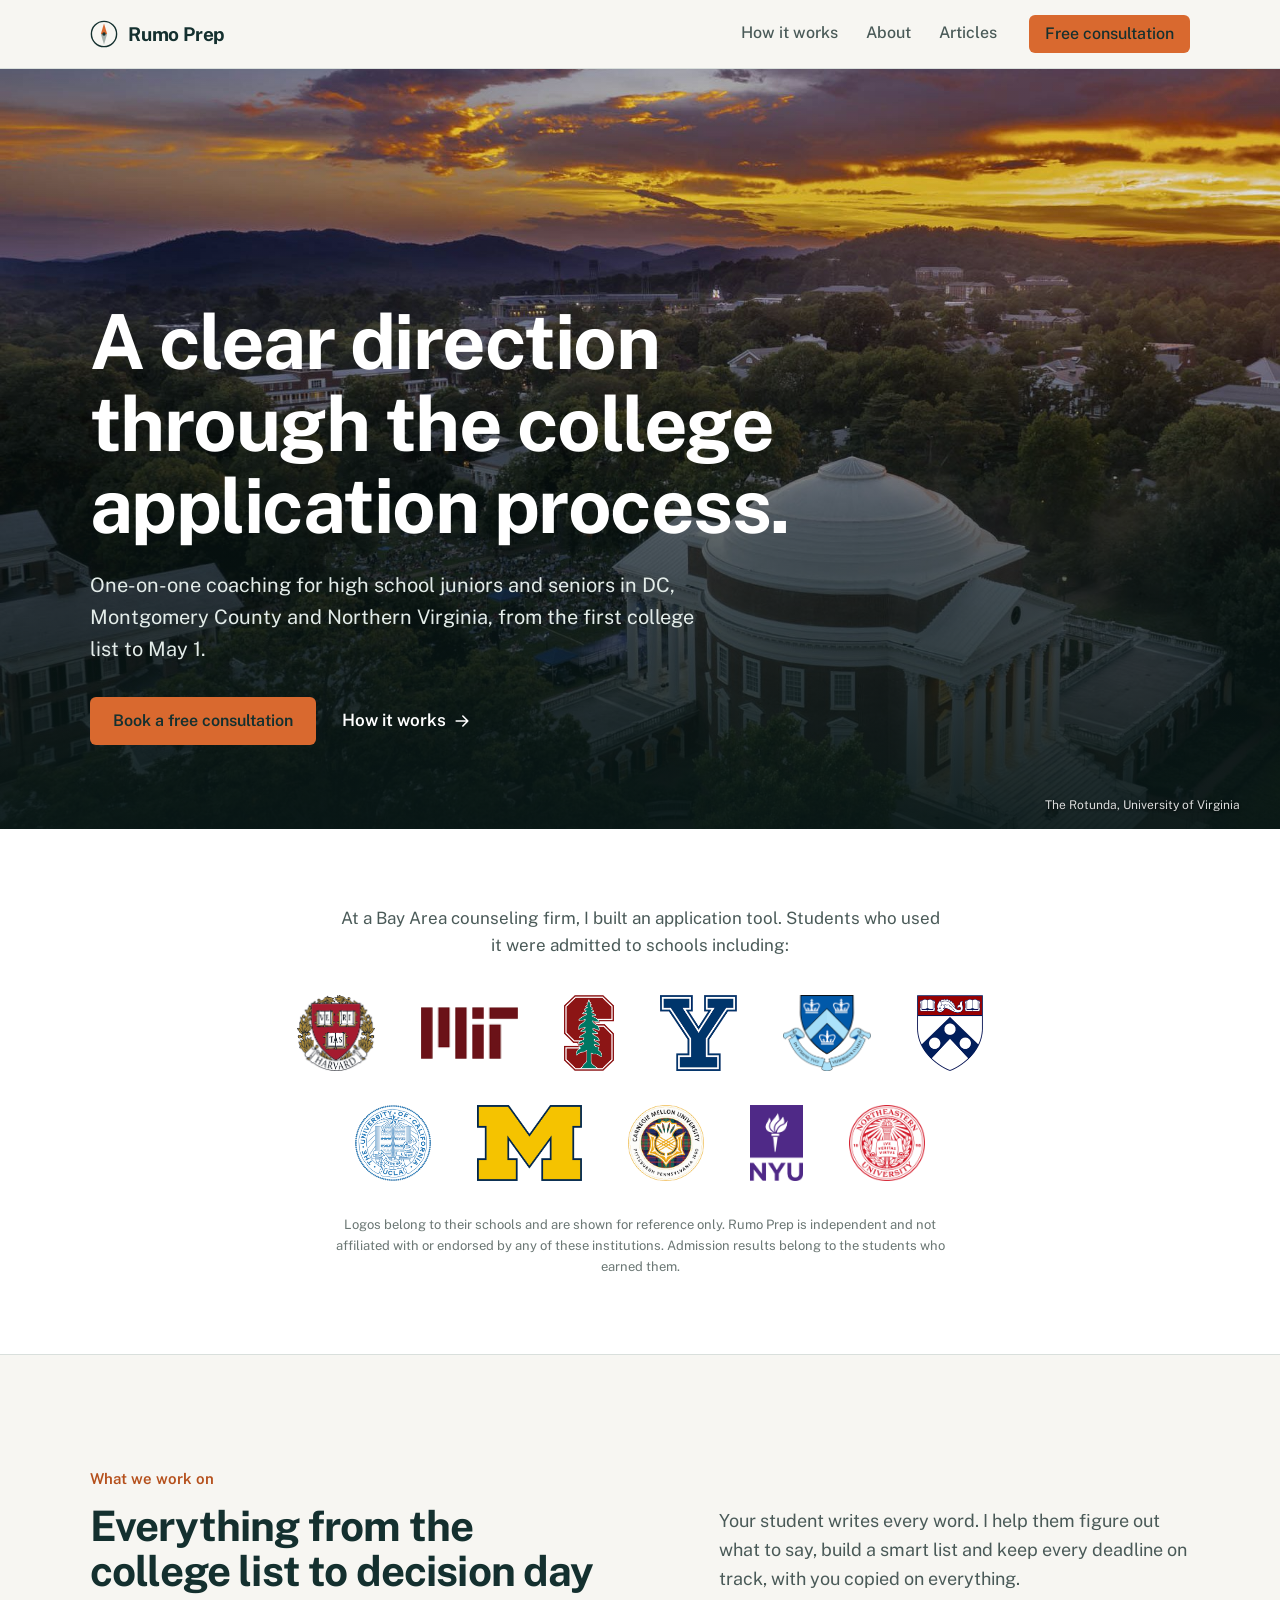
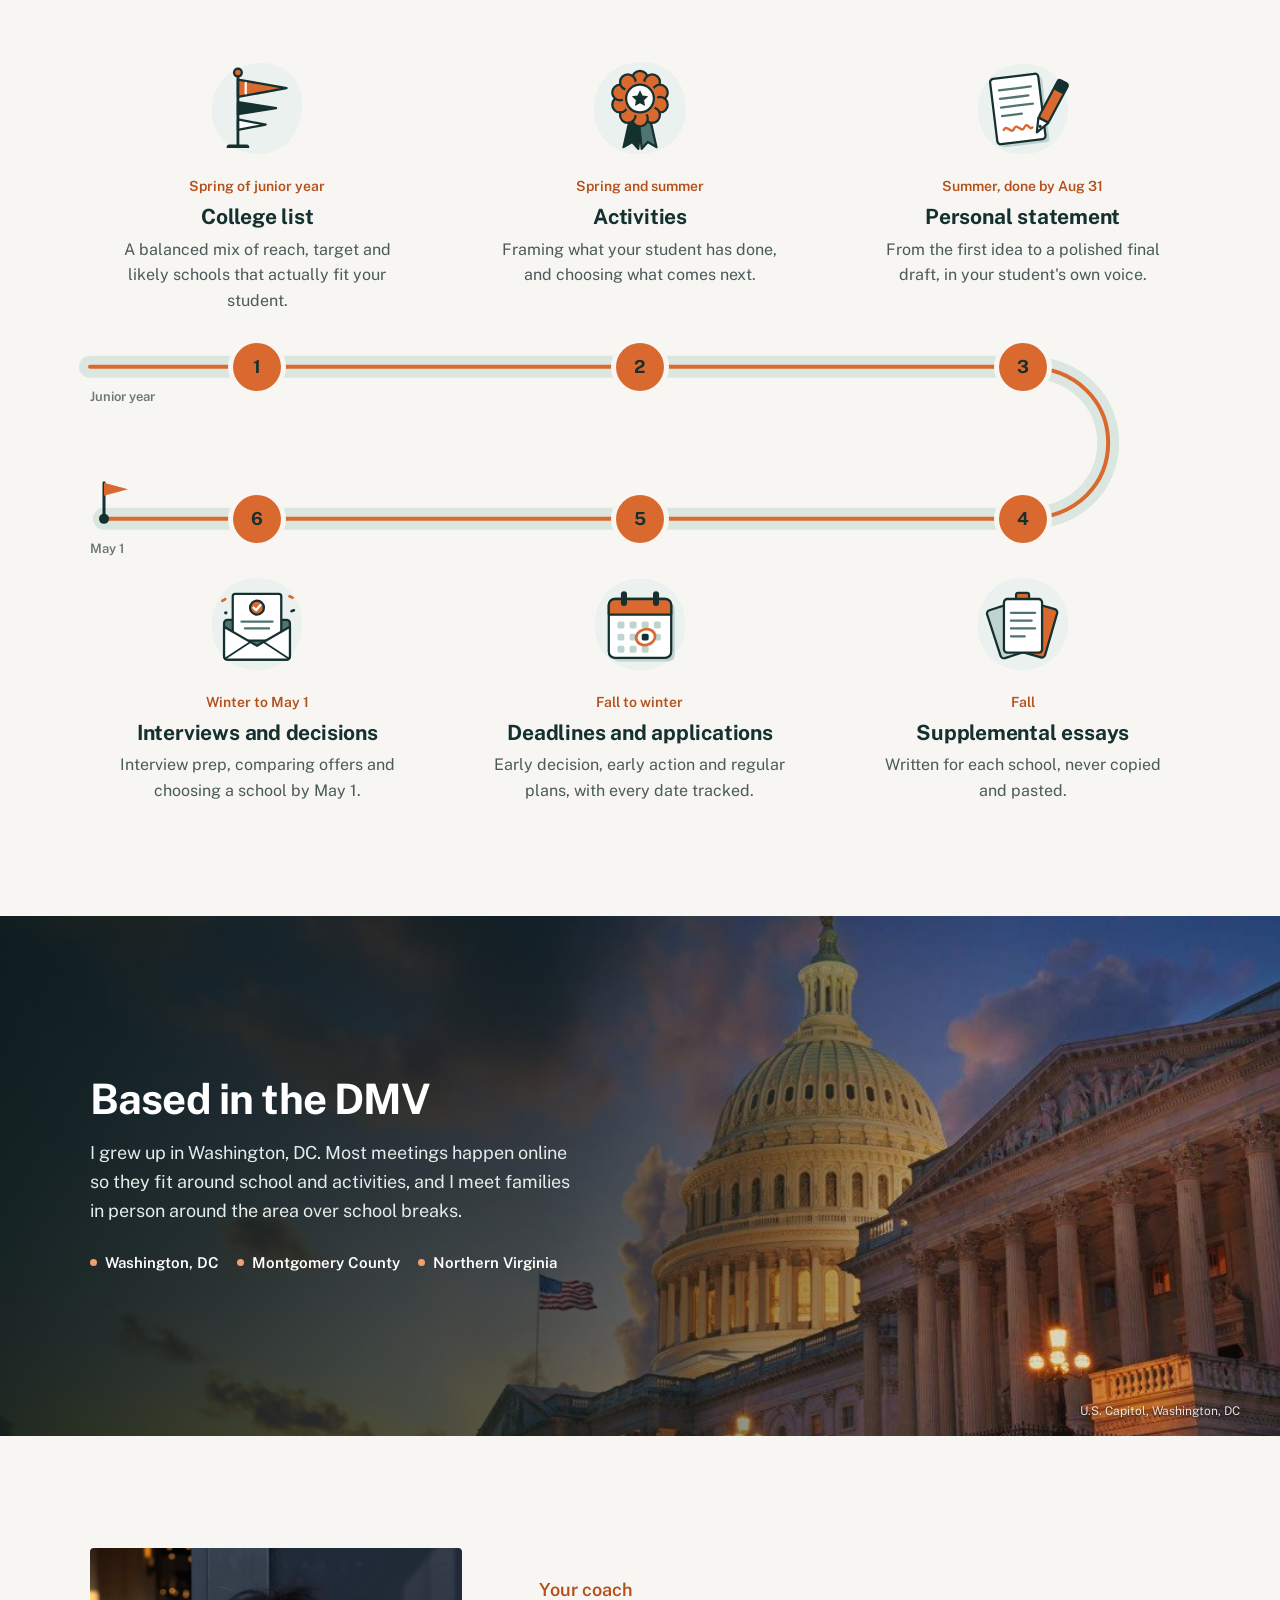
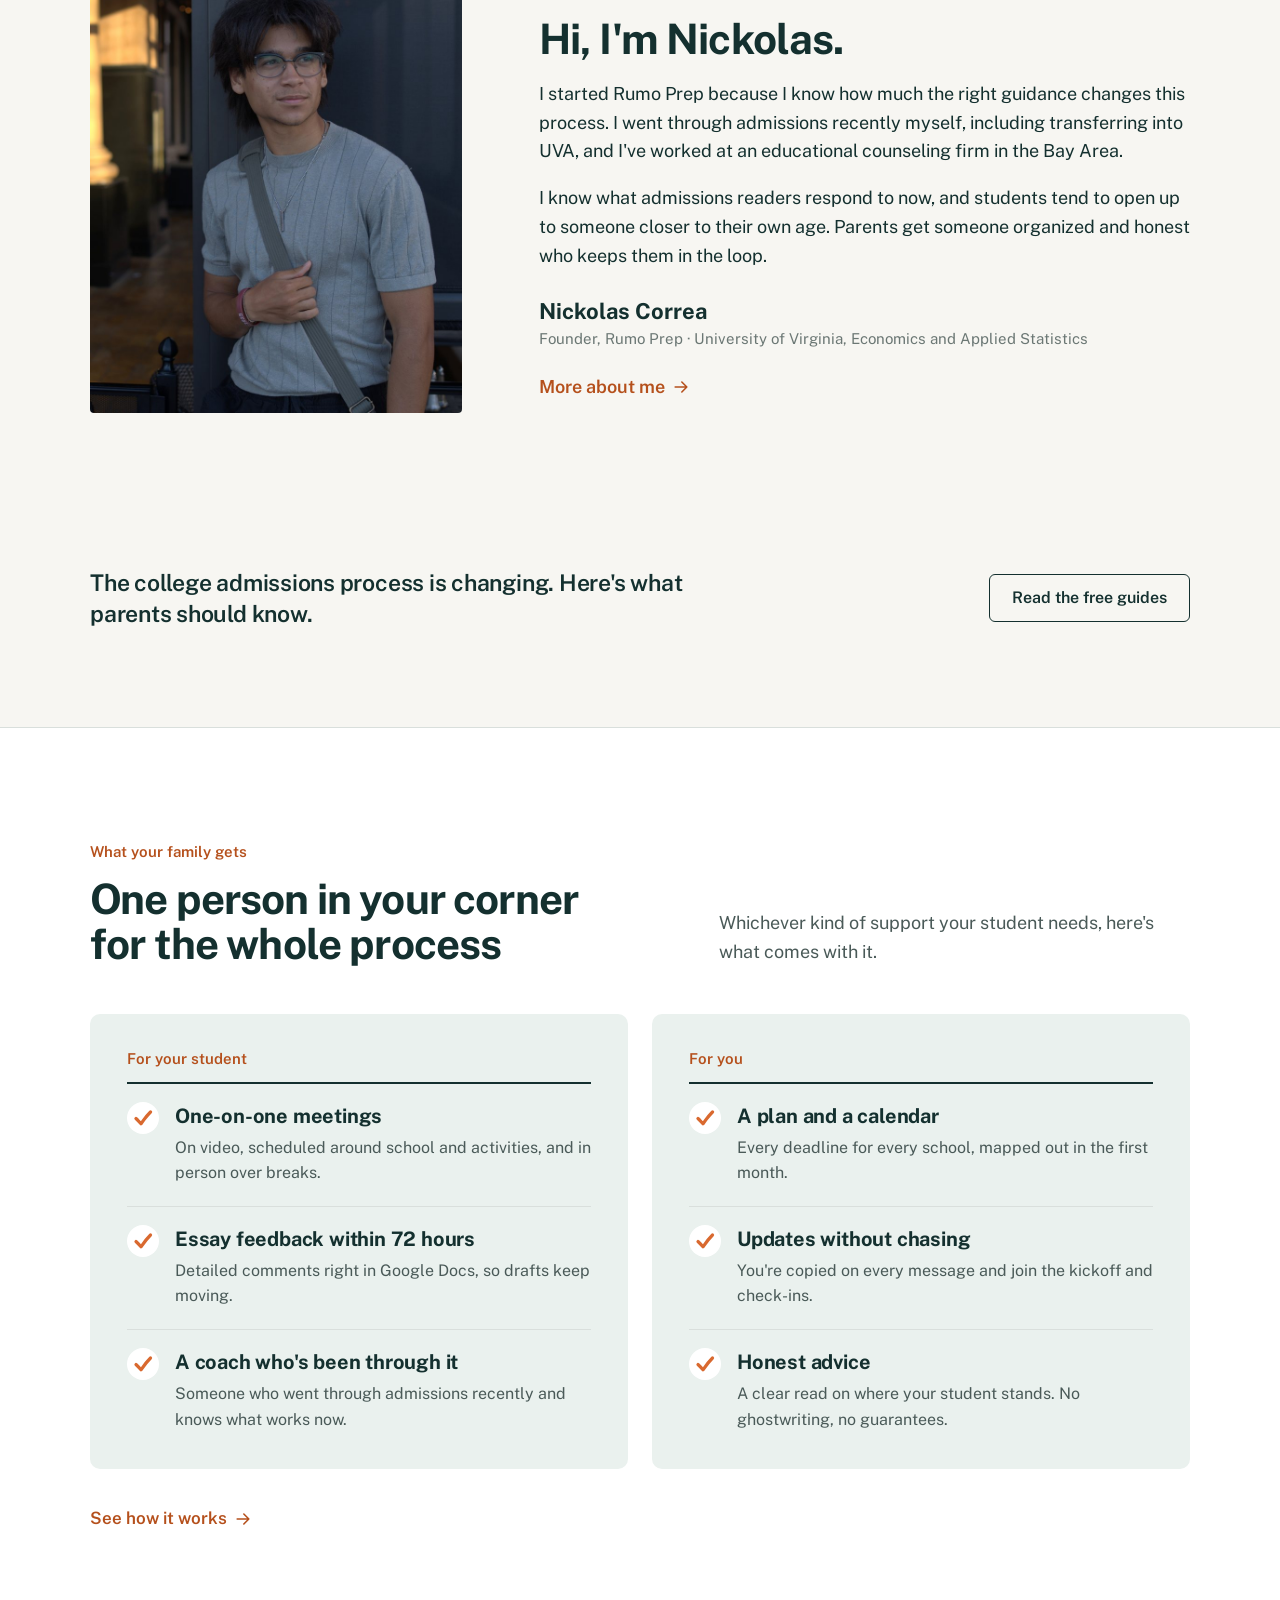
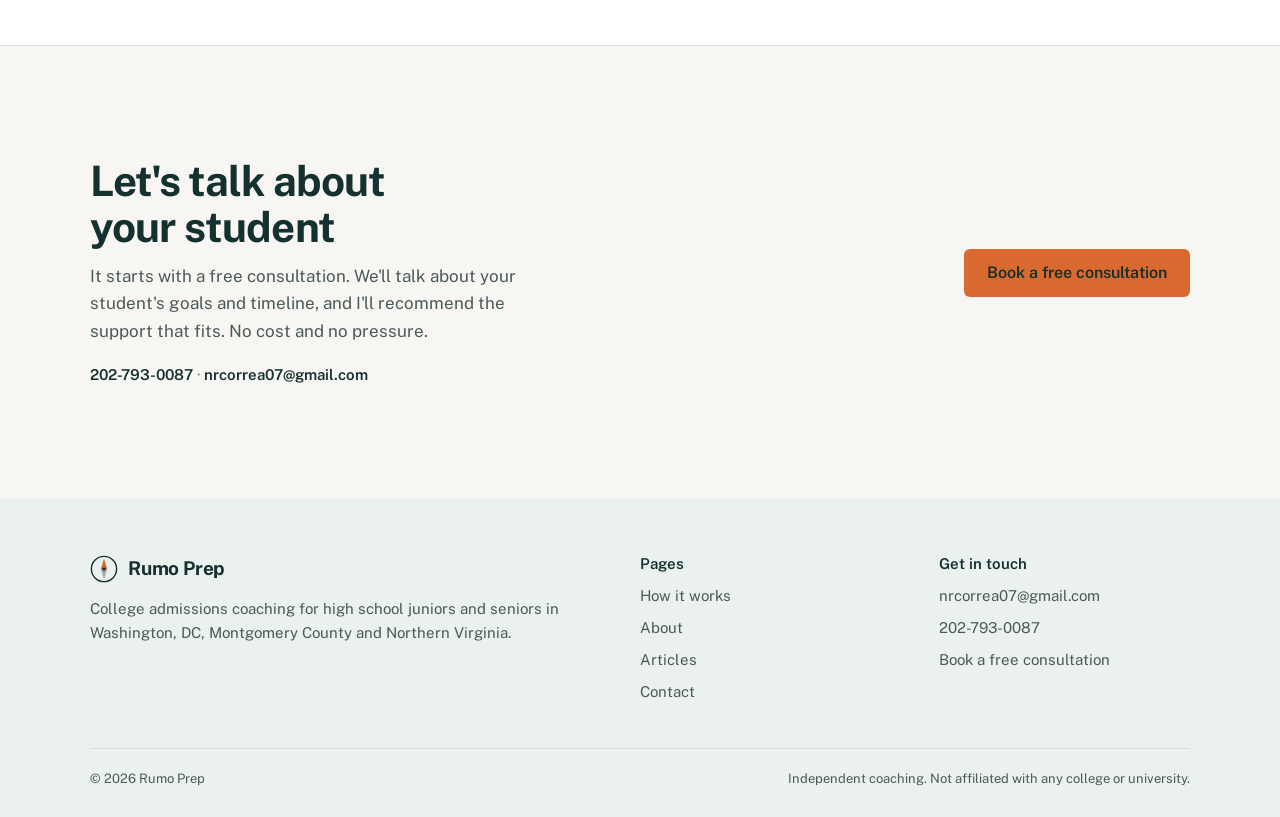
==== index.html @ 763bb1fc "Launch the Rumo Prep website Co-Authored-By: Claude Opus 5.5 <noreply@anthropic.com> Claude-Session:" ====
<!doctype html>
<html lang="en">
<head>
<meta charset="utf-8">
<meta name="viewport" content="width=device-width, initial-scale=1">
<title>Rumo Prep | College Admissions Coaching in the DC Area</title>
<meta name="description" content="One-on-one college admissions coaching for high school juniors and seniors in Washington, DC, Montgomery County and Northern Virginia. Free consultations.">
<meta name="theme-color" content="#14302F">
<link rel="icon" href="favicon.svg" type="image/svg+xml">
<meta property="og:type" content="website">
<meta property="og:title" content="Rumo Prep | College Admissions Coaching">
<meta property="og:description" content="A clear direction through the college application process, for juniors and seniors in the DC area.">
<meta property="og:image" content="https://rumoprep.com/images/social.jpg">
<link rel="preconnect" href="https://fonts.googleapis.com">
<link rel="preconnect" href="https://fonts.gstatic.com" crossorigin>
<link rel="stylesheet" href="https://fonts.googleapis.com/css2?family=Public+Sans:ital,wght@0,400..800;1,400..700&display=swap">
<link rel="stylesheet" href="style.css?v=9">
<script src="main.js?v=2" defer></script>
<style>
/* "What your family gets" on white. The two panels are sage so the
   section doesn't merge into the off-white "Let's talk" section below
   (its styles are in style.css).
   To go back to the green band: change class="sec gets-light" to class="sec sage". */
.sec.gets-light{background:#FFFFFF;border-top:1px solid var(--line)}
.gets-light .gets-col{background:var(--sage);border-color:transparent}
.gets-light .chk circle{fill:#FFFFFF}
/* Dark mode: a pine green band (a little lighter and greener than the page)
   so the section doesn't blend into the dark teal around it. Panels are one shade darker. */
@media (prefers-color-scheme:dark){:root:not([data-theme="light"]) .sec.gets-light{background:#17362B;border-top-color:transparent}
  :root:not([data-theme="light"]) .gets-light .gets-col{background:#0F2321}
  :root:not([data-theme="light"]) .gets-light .chk circle{fill:#17362B}}
:root[data-theme="dark"] .sec.gets-light{background:#17362B;border-top-color:transparent}
:root[data-theme="dark"] .gets-light .gets-col{background:#0F2321}
:root[data-theme="dark"] .gets-light .chk circle{fill:#17362B}
</style>
</head>
<body>
<a class="skip" href="#main">Skip to content</a>

<header class="site">
  <div class="wrap bar">
    <a class="brand" href="index.html" aria-label="Rumo Prep home">
      <svg viewBox="0 0 40 40" aria-hidden="true"><circle cx="20" cy="20" r="18" fill="none" stroke="currentColor" stroke-width="2"/><polygon class="needle" points="20,5 24.5,20 15.5,20"/><polygon points="20,35 24.5,20 15.5,20" fill="currentColor" opacity=".35"/><circle cx="20" cy="20" r="2.4" fill="currentColor"/></svg>
      Rumo Prep
    </a>
    <button class="menu-btn" type="button" aria-expanded="false" aria-controls="nav">Menu</button>
    <nav class="main" id="nav" aria-label="Main">
      <a href="how-it-works.html">How it works</a>
      <a href="about.html">About</a>
      <a href="articles.html">Articles</a>
      <a href="contact.html" class="btn btn-solid">Free consultation</a>
    </nav>
  </div>
</header>

<main id="main">
  <!-- HERO PHOTO -->
  <section class="hero-photo">
    <img src="images/uva-rotunda-sunset.jpg" alt="The Rotunda and the Lawn at the University of Virginia at sunset, with the Blue Ridge Mountains behind" width="1790" height="1065" fetchpriority="high">
    <div class="wrap">
      <h1>A clear direction through the college application process.</h1>
      <p class="lead">One-on-one coaching for high school juniors and seniors in DC, Montgomery County and Northern Virginia, from the first college list to May 1.</p>
      <div class="actions">
        <a class="btn btn-solid" href="contact.html">Book a free consultation</a>
        <a class="more" href="how-it-works.html">How it works <svg class="icon"><use href="#i-arrow"/></svg></a>
      </div>
    </div>
    <span class="caption">The Rotunda, University of Virginia</span>
  </section>

  <!-- SCHOOL LOGOS -->
  <section class="logos-band" style="padding-block:clamp(48px,6vw,76px)">
    <div class="wrap">
      <p class="intro">At a Bay Area counseling firm, I built an application tool. Students who used it were admitted to schools including:</p>
      <ul class="logos">
        <li><img src="images/logos/harvard.png" alt="Harvard University" width="318" height="310" loading="lazy"></li>
        <li><img src="images/logos/mit.png" class="wide" alt="MIT" width="198" height="106" loading="lazy"></li>
        <li><img src="images/logos/stanford.png" alt="Stanford University" width="186" height="282" loading="lazy"></li>
        <li><img src="images/logos/yale.png" alt="Yale University" width="298" height="292" loading="lazy"></li>
        <li><img src="images/logos/columbia.png" alt="Columbia University" width="360" height="313" loading="lazy"></li>
        <li><img src="images/logos/penn.png" alt="University of Pennsylvania" width="263" height="300" loading="lazy"></li>
        <li><img src="images/logos/ucla.png" alt="UCLA" width="296" height="297" loading="lazy"></li>
        <li><img src="images/logos/michigan.png" alt="University of Michigan" width="360" height="259" loading="lazy"></li>
        <li><img src="images/logos/carnegie-mellon.png" alt="Carnegie Mellon University" width="225" height="225" loading="lazy"></li>
        <li><img src="images/logos/nyu.png" alt="New York University" width="249" height="360" loading="lazy"></li>
        <li><img src="images/logos/northeastern.png" alt="Northeastern University" width="360" height="360" loading="lazy"></li>
      </ul>
      <p class="fine">Logos belong to their schools and are shown for reference only. Rumo Prep is independent and not affiliated with or endorsed by any of these institutions. Admission results belong to the students who earned them.</p>
    </div>
  </section>

  <!-- WHAT WE WORK ON
       A roadmap from the college list to decision day. main.js draws the road and
       plays the animation when the section scrolls into view. Without it, the six
       stops still show as a normal list. To edit a stop, change its text below. -->
  <section class="sec">
    <div class="wrap">
      <div class="map-head">
        <div>
          <p class="kicker">What we work on</p>
          <h2>Everything from the college list to decision day</h2>
        </div>
        <p class="muted">Your student writes every word. I help them figure out what to say, build a smart list and keep every deadline on track, with you copied on everything.</p>
      </div>

      <div class="roadmap-wrap">
        <svg class="road" aria-hidden="true">
          <path class="road-base"/>
          <path class="road-dash"/>
          <path class="road-trail"/>
          <g class="road-end"><line x1="0" y1="0" x2="0" y2="-36"/><path d="M0 -36 L24 -29.5 L0 -23 Z"/><circle r="5"/></g>
          <text class="road-label road-start-label">Junior year</text>
          <text class="road-label road-end-label">May 1</text>
        </svg>
        <ol class="roadmap">
          <li class="rm-stop">
            <span class="rm-pin">1</span>
            <svg class="art" viewBox="0 0 120 120" aria-hidden="true">
              <path class="disc" d="M62 7 C92 5 114 27 112 58 C110 90 90 114 58 112 C27 110 6 89 8 57 C10 28 33 9 62 7 Z"/>
              <path class="a o" d="M38 26 L94 36 L38 46 Z"/>
              <path class="k o" d="M38 52 L82 59 L38 66 Z"/>
              <path class="w o" d="M38 72 L70 78 L38 84 Z"/>
              <path class="lw" d="M47 30 V42"/>
              <line class="li" x1="38" y1="20" x2="38" y2="102" style="stroke-width:3.2"/>
              <circle class="a o" cx="38" cy="18" r="4.5"/>
              <path class="k" d="M28 101 h20 a3 3 0 0 1 3 3 v1 h-26 v-1 a3 3 0 0 1 3 -3 z"/>
            </svg>
            <p class="rm-when">Spring of junior year</p>
            <h3>College list</h3>
            <p>A balanced mix of reach, target and likely schools that actually fit your student.</p>
          </li>
          <li class="rm-stop">
            <span class="rm-pin">2</span>
            <svg class="art" viewBox="0 0 120 120" aria-hidden="true">
              <path class="disc" d="M58 6 C90 4 113 28 113 60 C113 92 88 113 57 112 C26 111 6 88 7 58 C8 27 29 8 58 6 Z"/>
              <path class="k o" d="M50 64 L41 104 L51 98 L58 106 L62 68 Z"/>
              <path class="t o" d="M70 64 L79 104 L69 98 L62 106 L58 68 Z"/>
              <g class="a o">
                <circle cx="60" cy="25" r="9"/><circle cx="74" cy="29" r="9"/><circle cx="83" cy="41" r="9"/><circle cx="83" cy="55" r="9"/>
                <circle cx="74" cy="67" r="9"/><circle cx="60" cy="71" r="9"/><circle cx="46" cy="67" r="9"/><circle cx="37" cy="55" r="9"/>
                <circle cx="37" cy="41" r="9"/><circle cx="46" cy="29" r="9"/>
              </g>
              <circle class="a" cx="60" cy="48" r="20"/>
              <circle class="w o" cx="60" cy="48" r="16"/>
              <path class="k" d="M60 38.5 l2.9 6 6.5 .9 -4.7 4.6 1.1 6.5 -5.8 -3.1 -5.8 3.1 1.1 -6.5 -4.7 -4.6 6.5 -.9 z"/>
            </svg>
            <p class="rm-when">Spring and summer</p>
            <h3>Activities</h3>
            <p>Framing what your student has done, and choosing what comes next.</p>
          </li>
          <li class="rm-stop">
            <span class="rm-pin">3</span>
            <svg class="art" viewBox="0 0 120 120" aria-hidden="true">
              <path class="disc" d="M60 8 C91 7 113 30 112 61 C111 92 88 113 58 112 C28 111 7 90 8 59 C9 29 30 9 60 8 Z"/>
              <g transform="rotate(-7 54 60)">
                <rect class="m" x="30" y="26" width="56" height="76" rx="4"/>
                <rect class="w o" x="26" y="22" width="56" height="76" rx="4"/>
                <path class="ln" d="M35 36 H72 M35 46 H68 M35 56 H72 M35 66 H58"/>
                <path class="la" d="M35 82 c4 -7 8 7 12 0 s8 7 12 0 s6 5 9 1"/>
              </g>
              <g transform="translate(76 87) rotate(28)">
                <rect class="a o" x="-6.5" y="-66" width="13" height="50" rx="3"/>
                <rect class="k" x="-6.5" y="-66" width="13" height="13" rx="3"/>
                <path class="w o" d="M-6.5 -16 H6.5 L0 0 Z"/>
                <circle class="k" cx="0" cy="-8" r="1.8"/>
              </g>
            </svg>
            <p class="rm-when">Summer, done by Aug 31</p>
            <h3>Personal statement</h3>
            <p>From the first idea to a polished final draft, in your student's own voice.</p>
          </li>
          <li class="rm-stop">
            <span class="rm-pin">4</span>
            <svg class="art" viewBox="0 0 120 120" aria-hidden="true">
              <path class="disc" d="M61 6 C93 7 114 31 112 62 C110 92 86 114 56 112 C26 110 6 87 8 57 C10 27 31 5 61 6 Z"/>
              <g transform="rotate(-18 60 104)"><rect class="m o" x="38" y="34" width="44" height="58" rx="4"/></g>
              <g transform="rotate(16 60 104)"><rect class="a o" x="38" y="34" width="44" height="58" rx="4"/></g>
              <rect class="a o" x="52" y="23" width="15" height="10" rx="2.5"/>
              <rect class="w o" x="38" y="30" width="44" height="62" rx="4"/>
              <path class="ln" d="M46 46 H74 M46 55 H70 M46 64 H74 M46 73 H62"/>
            </svg>
            <p class="rm-when">Fall</p>
            <h3>Supplemental essays</h3>
            <p>Written for each school, never copied and pasted.</p>
          </li>
          <li class="rm-stop">
            <span class="rm-pin">5</span>
            <svg class="art" viewBox="0 0 120 120" aria-hidden="true">
              <path class="disc" d="M59 7 C90 6 112 28 112 59 C112 91 89 113 59 112 C28 111 7 89 8 59 C9 28 29 8 59 7 Z"/>
              <rect class="m" x="28" y="34" width="72" height="68" rx="7"/>
              <rect class="w o" x="24" y="30" width="72" height="68" rx="7"/>
              <path class="a o" d="M24 48 V37 a7 7 0 0 1 7 -7 H89 a7 7 0 0 1 7 7 V48 Z"/>
              <rect class="k" x="38" y="21" width="7" height="17" rx="3.5"/>
              <rect class="k" x="75" y="21" width="7" height="17" rx="3.5"/>
              <g class="m">
                <rect x="34" y="56" width="8" height="8" rx="2"/><rect x="48" y="56" width="8" height="8" rx="2"/><rect x="62" y="56" width="8" height="8" rx="2"/><rect x="76" y="56" width="8" height="8" rx="2"/>
                <rect x="34" y="70" width="8" height="8" rx="2"/><rect x="48" y="70" width="8" height="8" rx="2"/><rect x="76" y="70" width="8" height="8" rx="2"/>
                <rect x="34" y="84" width="8" height="8" rx="2"/><rect x="48" y="84" width="8" height="8" rx="2"/><rect x="62" y="84" width="8" height="8" rx="2"/>
              </g>
              <rect class="k" x="62" y="70" width="8" height="8" rx="2"/>
              <ellipse class="la" cx="66.5" cy="74" rx="11" ry="9" transform="rotate(-12 66.5 74)" style="stroke-width:3.2"/>
            </svg>
            <p class="rm-when">Fall to winter</p>
            <h3>Deadlines and applications</h3>
            <p>Early decision, early action and regular plans, with every date tracked.</p>
          </li>
          <li class="rm-stop">
            <span class="rm-pin">6</span>
            <svg class="art" viewBox="0 0 120 120" aria-hidden="true">
              <path class="disc" d="M60 6 C92 6 113 29 112 60 C111 91 89 113 59 112 C28 111 7 90 8 59 C9 28 29 6 60 6 Z"/>
              <rect class="t o" x="22" y="54" width="76" height="46" rx="4"/>
              <rect class="w o" x="32" y="24" width="56" height="54" rx="3"/>
              <circle class="a o" cx="60" cy="40" r="8"/>
              <path class="lw" d="M56 40 l3 3 5 -6"/>
              <path class="ln" d="M42 56 H78 M46 64 H74"/>
              <path class="w o" d="M22 62 L60 84 L98 62 V96 a4 4 0 0 1 -4 4 H26 a4 4 0 0 1 -4 -4 Z"/>
              <path class="li" d="M23 99 L52 80 M97 99 L68 80" style="stroke-width:2"/>
              <g class="a"><rect x="18" y="30" width="7" height="3" rx="1.5" transform="rotate(-30 21 31)"/><rect x="96" y="26" width="7" height="3" rx="1.5" transform="rotate(25 99 27)"/></g>
              <g class="k"><rect x="98" y="42" width="6" height="3" rx="1.5" transform="rotate(-20 101 43)"/><circle cx="24" cy="46" r="2"/></g>
            </svg>
            <p class="rm-when">Winter to May 1</p>
            <h3>Interviews and decisions</h3>
            <p>Interview prep, comparing offers and choosing a school by May 1.</p>
          </li>
        </ol>
      </div>
    </div>
  </section>

  <!-- DMV PHOTO BAND -->
  <section class="photo-band">
    <img src="images/capitol.jpg" alt="The U.S. Capitol at sunset" width="1067" height="600" loading="lazy">
    <div class="wrap">
      <h2>Based in the DMV</h2>
      <p>I grew up in Washington, DC. Most meetings happen online so they fit around school and activities, and I meet families in person around the area over school breaks.</p>
      <div class="places"><span>Washington, DC</span><span>Montgomery County</span><span>Northern Virginia</span></div>
    </div>
    <span class="caption">U.S. Capitol, Washington, DC</span>
  </section>

  <!-- YOUR COACH
       Add your photo as images/headshot.jpg and it appears beside this text. -->
  <section class="sec">
    <div class="wrap coach">
      <figure><img src="images/headshot.jpg?v=2" alt="Nickolas Correa" onerror="this.closest('.coach').classList.add('no-photo');this.parentNode.remove()"></figure>
      <div class="text">
        <p class="kicker">Your coach</p>
        <h2>Hi, I'm Nickolas.</h2>
        <p>I started Rumo Prep because I know how much the right guidance changes this process. I went through admissions recently myself, including transferring into UVA, and I've worked at an educational counseling firm in the Bay Area.</p>
        <p>I know what admissions readers respond to now, and students tend to open up to someone closer to their own age. Parents get someone organized and honest who keeps them in the loop.</p>
        <div class="sign"><b>Nickolas Correa</b><span>Founder, Rumo Prep · University of Virginia, Economics and Applied Statistics</span></div>
        <p style="margin-top:22px"><a class="more" href="about.html">More about me <svg class="icon"><use href="#i-arrow"/></svg></a></p>
      </div>
    </div>
  </section>

  <!-- RECOMMENDATIONS
       Hidden until you have real quotes. To show it: delete the word
       "hidden" below and replace each bracketed line with the person's
       exact words (with their permission to share). -->
  <section class="sec" hidden>
    <div class="wrap">
      <p class="kicker">Recommendations</p>
      <h2>What people say</h2>
      <div class="quotes">
        <blockquote>[Exact words from a professor or supervisor]<cite>[Name, title]</cite></blockquote>
        <blockquote>[Exact words from a parent]<cite>[Name, town]</cite></blockquote>
        <blockquote>[Exact words from a student]<cite>[Name, school]</cite></blockquote>
      </div>
    </div>
  </section>

  <!-- ARTICLES -->
  <section style="padding-block:8px 64px">
    <div class="wrap">
      <div class="strip" style="border-top:0">
        <p>The college admissions process is changing. Here's what parents should know.</p>
        <a class="btn btn-line" href="articles.html">Read the free guides</a>
      </div>
    </div>
  </section>

  <!-- WHAT YOUR FAMILY GETS
       Two short lists: what the student gets and what parents get.
       The check marks draw in when the section scrolls into view (main.js). -->
  <section class="sec gets-light">
    <div class="wrap">
      <div class="map-head">
        <div>
          <p class="kicker">What your family gets</p>
          <h2>One person in your corner for the whole process</h2>
        </div>
        <p class="muted">Whichever kind of support your student needs, here's what comes with it.</p>
      </div>

      <div class="gets">
        <div class="gets-col">
          <h3 class="gets-title">For your student</h3>
          <ul>
            <li style="--d:0ms"><svg class="chk" viewBox="0 0 32 32" aria-hidden="true"><circle cx="16" cy="16" r="16"/><path d="M9 16.5 C10.8 18.2 12.4 19.9 14 21.8 C16.9 17.6 19.9 13.6 23.5 10"/></svg>
              <div><b>One-on-one meetings</b><span>On video, scheduled around school and activities, and in person over breaks.</span></div></li>
            <li style="--d:160ms"><svg class="chk" viewBox="0 0 32 32" aria-hidden="true"><circle cx="16" cy="16" r="16"/><path d="M9 16.5 C10.8 18.2 12.4 19.9 14 21.8 C16.9 17.6 19.9 13.6 23.5 10"/></svg>
              <div><b>Essay feedback within 72 hours</b><span>Detailed comments right in Google Docs, so drafts keep moving.</span></div></li>
            <li style="--d:320ms"><svg class="chk" viewBox="0 0 32 32" aria-hidden="true"><circle cx="16" cy="16" r="16"/><path d="M9 16.5 C10.8 18.2 12.4 19.9 14 21.8 C16.9 17.6 19.9 13.6 23.5 10"/></svg>
              <div><b>A coach who's been through it</b><span>Someone who went through admissions recently and knows what works now.</span></div></li>
          </ul>
        </div>
        <div class="gets-col">
          <h3 class="gets-title">For you</h3>
          <ul>
            <li style="--d:80ms"><svg class="chk" viewBox="0 0 32 32" aria-hidden="true"><circle cx="16" cy="16" r="16"/><path d="M9 16.5 C10.8 18.2 12.4 19.9 14 21.8 C16.9 17.6 19.9 13.6 23.5 10"/></svg>
              <div><b>A plan and a calendar</b><span>Every deadline for every school, mapped out in the first month.</span></div></li>
            <li style="--d:240ms"><svg class="chk" viewBox="0 0 32 32" aria-hidden="true"><circle cx="16" cy="16" r="16"/><path d="M9 16.5 C10.8 18.2 12.4 19.9 14 21.8 C16.9 17.6 19.9 13.6 23.5 10"/></svg>
              <div><b>Updates without chasing</b><span>You're copied on every message and join the kickoff and check-ins.</span></div></li>
            <li style="--d:400ms"><svg class="chk" viewBox="0 0 32 32" aria-hidden="true"><circle cx="16" cy="16" r="16"/><path d="M9 16.5 C10.8 18.2 12.4 19.9 14 21.8 C16.9 17.6 19.9 13.6 23.5 10"/></svg>
              <div><b>Honest advice</b><span>A clear read on where your student stands. No ghostwriting, no guarantees.</span></div></li>
          </ul>
        </div>
      </div>

      <p style="margin-top:36px"><a class="more" href="how-it-works.html">See how it works <svg class="icon"><use href="#i-arrow"/></svg></a></p>
    </div>
  </section>

  <!-- CALL TO ACTION -->
  <section class="cta cta-light sec">
    <div class="wrap">
      <div>
        <h2>Let's talk about your student</h2>
        <p>It starts with a free consultation. We'll talk about your student's goals and timeline, and I'll recommend the support that fits. No cost and no pressure.</p>
        <p class="reach-line"><a data-site="phone" href="tel:+12027930087">202-793-0087</a> · <a data-site="email" href="mailto:nrcorrea07@gmail.com">nrcorrea07@gmail.com</a></p>
      </div>
      <a class="btn btn-solid" href="contact.html">Book a free consultation</a>
    </div>
  </section>
</main>

<footer class="site">
  <div class="wrap">
    <div class="foot">
      <div>
        <a class="brand" href="index.html"><svg viewBox="0 0 40 40" aria-hidden="true"><circle cx="20" cy="20" r="18" fill="none" stroke="currentColor" stroke-width="2"/><polygon class="needle" points="20,5 24.5,20 15.5,20"/><polygon points="20,35 24.5,20 15.5,20" fill="currentColor" opacity=".35"/><circle cx="20" cy="20" r="2.4" fill="currentColor"/></svg>Rumo Prep</a>
        <p>College admissions coaching for high school juniors and seniors in Washington, DC, Montgomery County and Northern Virginia.</p>
      </div>
      <div><h4>Pages</h4><ul><li><a href="how-it-works.html">How it works</a></li><li><a href="about.html">About</a></li><li><a href="articles.html">Articles</a></li><li><a href="contact.html">Contact</a></li></ul></div>
      <div><h4>Get in touch</h4><ul><li><a data-site="email" href="mailto:nrcorrea07@gmail.com">nrcorrea07@gmail.com</a></li><li><a data-site="phone" href="tel:+12027930087">202-793-0087</a></li><li><a href="contact.html">Book a free consultation</a></li></ul></div>
    </div>
    <div class="foot-base"><span>© <span data-year>2026</span> Rumo Prep</span><span>Independent coaching. Not affiliated with any college or university.</span></div>
  </div>
</footer>
</body>
</html>
---- style.css ----
/* =========================================================
   Rumo Prep — shared styles for every page

   Colors and fonts live in :root just below. Change a value
   there and the whole site updates.
   ========================================================= */

/* ---------------------------------------------------------
   CURRENT PALETTE: deep teal, paper and orange
   (matches the business card and the Intro for Families slides)
   --------------------------------------------------------- */
:root{
  --paper:#F7F6F2;        /* page background */
  --white:#FFFFFF;        /* form, logo band */
  --sage:#EAF1EE;         /* alternate sections */
  --ink:#14302F;          /* main text: deep teal */
  --deep:#14302F;         /* dark sections */
  --muted:#4A5A58;        /* secondary text */
  --faint:#6B7774;        /* captions, fine print */
  --line:#D9DFDC;         /* hairlines */
  --accent:#D9692F;       /* orange: dots, rules, highlights */
  --accent-text:#B5501C;  /* orange, darkened for small text on light backgrounds */
  --accent-band:#A9481A;  /* same, for small text on the green sections */
  --soft:#F0A06F;         /* light orange: accents on dark sections */
  --btn:#D9692F;          /* button background */
  --btn-hover:#C85E27;
  --btn-text:#14302F;
  --on-dark:#F7F6F2;      /* text on dark sections */
  --on-dark-muted:#BFD3CF;
  --shade:9,24,23;        /* photo overlays (as r,g,b) */
  --road:#DCE6E1;         /* roadmap road */
  --road-dash:#FFFFFF;    /* roadmap center line */
  --display:'Public Sans','Helvetica Neue',Arial,sans-serif;   /* headings */
  --body:'Public Sans','Helvetica Neue',Arial,sans-serif;      /* body text */
  --wide:1180px;
  color-scheme:light;
}
/* Dark mode follows the visitor's phone or computer setting */
@media (prefers-color-scheme:dark){:root:not([data-theme="light"]){
  --paper:#0F2321; --white:#F4F4F1; --sage:#152D2B; --ink:#EDEFEA; --deep:#14302F; --muted:#A9BDB9; --faint:#8EA29E;
  --line:#284744; --accent:#E8894F; --accent-text:#F0A06F; --accent-band:#F0A06F; --soft:#F0A06F; --btn:#E8894F; --btn-hover:#F0A06F; --btn-text:#14302F;
  --on-dark:#F7F6F2; --on-dark-muted:#BFD3CF; --road:#1E3B38; --road-dash:rgba(255,255,255,.22); color-scheme:dark}}
:root[data-theme="dark"]{
  --paper:#0F2321; --white:#F4F4F1; --sage:#152D2B; --ink:#EDEFEA; --deep:#14302F; --muted:#A9BDB9; --faint:#8EA29E;
  --line:#284744; --accent:#E8894F; --accent-text:#F0A06F; --accent-band:#F0A06F; --soft:#F0A06F; --btn:#E8894F; --btn-hover:#F0A06F; --btn-text:#14302F;
  --on-dark:#F7F6F2; --on-dark-muted:#BFD3CF; --road:#1E3B38; --road-dash:rgba(255,255,255,.22); color-scheme:dark}

/* ---------------------------------------------------------
   ALTERNATE PALETTE you tried (coolors.co green): to use it, copy these
   values into the :root block above:
   --paper:#F3E9D2; --sage:#C6DABF; --ink:#114B5F; --deep:#114B5F;
   --muted:#3D5A63; --faint:#4C6872; --line:#CACDBD; --accent:#1A936F;
   --accent-text:#12704F; --accent-band:#0E5E43; --soft:#88D498; --btn:#178563;
   --btn-hover:#12704F; --btn-text:#FFFFFF; --on-dark:#F3E9D2;
   --on-dark-muted:#C6DABF; --shade:8,40,51;
   --------------------------------------------------------- */

*{box-sizing:border-box;min-width:0}
html{scroll-behavior:smooth;scroll-padding-top:80px}
body{margin:0;background:var(--paper);color:var(--ink);font-family:var(--body);font-size:17px;line-height:1.6;-webkit-font-smoothing:antialiased;overflow-x:clip}
img{max-width:100%;display:block}
[hidden]{display:none!important}
h1,h2,h3{font-family:var(--display);line-height:1.08;letter-spacing:-0.02em;margin:0;text-wrap:balance;font-weight:700}
h2{font-size:clamp(28px,3.4vw,42px)}
h3{font-size:20px;letter-spacing:-0.01em}
p{margin:0}
a{color:inherit}
.wrap{max-width:var(--wide);margin:0 auto;padding-inline:clamp(20px,4vw,40px)}
.sec{padding-block:clamp(64px,9vw,112px)}
.kicker{font-weight:600;font-size:15px;color:var(--accent-text);margin-bottom:12px}
.lead{font-size:clamp(18px,1.8vw,20px);color:var(--muted);max-width:58ch}
.muted{color:var(--muted)}
.fine{font-size:13px;color:var(--faint);max-width:80ch}
.skip{position:absolute;left:-999px;top:8px;z-index:30;background:var(--ink);color:var(--paper);padding:10px 14px;border-radius:6px}
.skip:focus{left:8px}
.icon{width:20px;height:20px;flex:none;stroke:currentColor;fill:none;stroke-width:1.9;stroke-linecap:round;stroke-linejoin:round}

/* buttons and links */
.btn{display:inline-flex;align-items:center;justify-content:center;gap:8px;font:600 16px/1 var(--body);padding:15px 22px;border-radius:6px;text-decoration:none;border:1.5px solid transparent;cursor:pointer;transition:background .15s ease,color .15s ease}
.btn-solid{background:var(--btn);color:var(--btn-text)}
.btn-solid:hover{background:var(--btn-hover)}
.btn-line{border-color:currentColor;color:var(--ink);background:transparent}
.btn-line:hover{background:var(--ink);color:var(--paper)}
.btn[disabled]{opacity:.6;cursor:wait}
.more{display:inline-flex;align-items:center;gap:6px;font-weight:600;text-decoration:none;color:var(--accent-text);border-bottom:1.5px solid transparent}
.more:hover{border-color:currentColor}
:focus-visible{outline:3px solid var(--accent);outline-offset:3px}

/* ---------- header ---------- */
header.site{position:sticky;top:0;z-index:20;background:var(--paper);border-bottom:1px solid var(--line)}
.bar{display:flex;align-items:center;justify-content:space-between;gap:16px;height:68px}
.brand{display:flex;align-items:center;gap:10px;text-decoration:none;font:700 19px/1 var(--display);letter-spacing:-.01em;flex:none}
.brand svg{width:28px;height:28px}
nav.main{display:flex;align-items:center;gap:28px}
nav.main a{font-weight:500;font-size:16px;text-decoration:none;color:var(--muted);padding-block:6px;border-bottom:2px solid transparent}
nav.main a:hover{color:var(--ink)}
nav.main a[aria-current="page"]{color:var(--ink);border-color:var(--accent)}
nav.main a.btn{color:var(--btn-text);padding:11px 16px;border:0;margin-left:4px}
.menu-btn{display:none;font:600 15px var(--body);background:none;border:1.5px solid var(--line);color:var(--ink);border-radius:6px;padding:9px 14px;cursor:pointer}
@media (max-width:780px){
  .menu-btn{display:block}
  nav.main{display:none;position:absolute;left:0;right:0;top:68px;background:var(--paper);border-bottom:1px solid var(--line);flex-direction:column;align-items:stretch;gap:0;padding:8px clamp(20px,4vw,40px) 20px}
  nav.main.open{display:flex}
  nav.main a{padding:14px 0;border-bottom:1px solid var(--line);font-size:18px}
  nav.main a[aria-current="page"]{border-color:var(--line);color:var(--accent-text)}
  nav.main a.btn{margin:16px 0 0;padding:15px;font-size:16px}
}

/* ---------- photo hero (home) ---------- */
.hero-photo{position:relative;min-height:min(86vh,760px);display:flex;align-items:flex-end;color:#fff;overflow:hidden;background:var(--deep)}
.hero-photo>img{position:absolute;inset:0;width:100%;height:100%;object-fit:cover;object-position:62% 50%}
.hero-photo::after{content:"";position:absolute;inset:0;background:linear-gradient(to top,rgba(var(--shade),.92) 0%,rgba(var(--shade),.62) 38%,rgba(var(--shade),.12) 72%,rgba(var(--shade),0) 100%)}
.hero-photo .wrap{position:relative;z-index:1;width:100%;padding-block:0 clamp(40px,7vw,84px)}
.hero-photo h1{font-size:clamp(40px,6.2vw,76px);max-width:15ch}
.hero-photo .lead{color:#E3ECE9;margin-top:22px;max-width:52ch}
.hero-photo .actions{display:flex;flex-wrap:wrap;align-items:center;gap:14px 26px;margin-top:32px}
.hero-photo .more{color:#fff}
.hero-photo .more:hover{color:var(--soft)}
.caption{position:absolute;right:clamp(20px,4vw,40px);bottom:14px;z-index:1;font-size:12px;color:rgba(255,255,255,.85);text-shadow:0 1px 3px rgba(0,0,0,.7)}
@media (max-width:600px){.hero-photo{min-height:640px}.hero-photo .caption{display:none}}

/* ---------- logo wall ---------- */
.logos-band{background:#FFFFFF;color:#14302F;border-bottom:1px solid var(--line)}
.logos-band .intro{max-width:60ch;margin:0 auto;text-align:center;font-size:17px;color:#4A5A58}
.logos{list-style:none;margin:36px auto 0;padding:0;display:flex;flex-wrap:wrap;justify-content:center;align-items:center;gap:34px 46px;max-width:760px}
.logos li{display:flex;align-items:center;justify-content:center;height:76px}
.logos img{max-height:76px;max-width:112px;width:auto;height:auto}
.logos img.wide{max-height:52px;max-width:118px}
.logos-band .fine{text-align:center;margin:34px auto 0;color:#6B7774}
@media (max-width:600px){.logos{gap:26px 30px}.logos li{height:58px}.logos img{max-height:58px;max-width:84px}.logos img.wide{max-height:40px;max-width:92px}}

/* ---------- split: heading left, rows right ---------- */
.split{display:grid;grid-template-columns:minmax(0,5fr) minmax(0,7fr);gap:clamp(32px,6vw,96px);align-items:start}
.split .side p{margin-top:18px}
.split .side .more{margin-top:24px}
@media (min-width:900px){.split .side{position:sticky;top:110px}}
@media (max-width:900px){.split{grid-template-columns:1fr}}


/* ---------- full-width photo band ---------- */
.photo-band{position:relative;color:#fff;background:var(--deep);overflow:hidden}
.photo-band>img{position:absolute;inset:0;width:100%;height:100%;object-fit:cover;object-position:70% 40%}
.photo-band::after{content:"";position:absolute;inset:0;background:linear-gradient(90deg,rgba(var(--shade),.9) 0%,rgba(var(--shade),.66) 42%,rgba(var(--shade),.08) 78%)}
.photo-band .wrap{position:relative;z-index:1;min-height:520px;display:flex;flex-direction:column;justify-content:center;padding-block:72px}
.photo-band h2{max-width:13ch}
.photo-band p{color:#E3ECE9;max-width:44ch;margin-top:18px;font-size:18px}
.places{display:flex;flex-wrap:wrap;gap:6px 18px;margin-top:26px;font-weight:600;font-size:15px}
.places span::before{content:"";display:inline-block;width:7px;height:7px;border-radius:50%;background:var(--accent);margin-right:8px;vertical-align:2px}
@media (max-width:700px){.photo-band::after{background:linear-gradient(to top,rgba(var(--shade),.94) 0%,rgba(var(--shade),.7) 55%,rgba(var(--shade),.25) 100%)}.photo-band .wrap{justify-content:flex-end;min-height:560px;padding-block:48px}}

/* ---------- coach intro ---------- */
.coach{display:grid;grid-template-columns:minmax(0,4fr) minmax(0,7fr);gap:clamp(32px,6vw,88px);align-items:center}
.coach figure{margin:0}
.coach figure img{width:100%;aspect-ratio:4/5;object-fit:cover;border-radius:4px}
.coach.no-photo{grid-template-columns:minmax(0,1fr)}
.coach.no-photo .text{max-width:68ch}
.coach .text p{margin-top:18px;font-size:18px}
.sign{margin-top:28px;display:flex;flex-direction:column;gap:2px}
.sign b{font:700 22px/1.2 var(--display)}
.sign span{color:var(--faint);font-size:15px}
@media (max-width:800px){.coach{grid-template-columns:1fr}.coach figure{max-width:340px}}

/* ---------- what your family gets (home) ---------- */
.gets{display:grid;grid-template-columns:repeat(2,minmax(0,1fr));gap:24px;margin-top:48px}
.gets-col{background:var(--paper);border:1px solid var(--line);border-radius:10px;padding:clamp(24px,3vw,36px)}
.gets-title{font-size:15px;font-weight:600;font-family:var(--body);letter-spacing:0;color:var(--accent-text);padding-bottom:14px;border-bottom:2px solid var(--ink)}
.gets ul{list-style:none;margin:0;padding:0}
.gets li{display:grid;grid-template-columns:32px minmax(0,1fr);gap:16px;align-items:start;padding:20px 0;border-bottom:1px solid var(--line)}
.gets li:last-child{border-bottom:0;padding-bottom:0}
.gets b{display:block;font:700 20px/1.25 var(--display);letter-spacing:-.01em}
.gets span{display:block;margin-top:6px;color:var(--muted);font-size:16px}
.chk{width:32px;height:32px;margin-top:-2px}
.chk circle{fill:var(--sage)}
.chk path{fill:none;stroke:var(--accent);stroke-width:3.2;stroke-linecap:round;stroke-linejoin:round}
.gets.anim .chk path{stroke-dasharray:24;stroke-dashoffset:24}
.gets.anim.go .chk path{stroke-dashoffset:0;transition:stroke-dashoffset .5s cubic-bezier(.5,0,.3,1) calc(var(--d,0ms) + 150ms)}
@media (max-width:820px){.gets{grid-template-columns:1fr}}

/* ---------- recommendations ---------- */
.quotes{display:grid;grid-template-columns:repeat(3,minmax(0,1fr));gap:32px 48px;margin-top:36px}
.quotes blockquote{margin:0;padding-top:20px;border-top:2px solid var(--ink);font:500 20px/1.45 var(--display)}
.quotes cite{display:block;margin-top:14px;font:15px var(--body);color:var(--faint);font-style:normal}
@media (max-width:820px){.quotes{grid-template-columns:1fr}}

/* ---------- slim strip ---------- */
.strip{display:flex;justify-content:space-between;align-items:center;gap:18px 40px;flex-wrap:wrap;padding-block:34px;border-top:1px solid var(--line)}
.strip p{font:600 clamp(19px,2vw,23px)/1.35 var(--display);letter-spacing:-.01em;max-width:44ch}

/* ---------- dark call to action ---------- */
.cta{background:var(--deep);color:var(--on-dark)}
.cta .wrap{display:flex;justify-content:space-between;align-items:center;gap:28px 48px;flex-wrap:wrap}
.cta h2{max-width:16ch}
.cta p{color:var(--on-dark-muted);margin-top:14px;max-width:46ch}
.cta .reach-line{margin-top:18px;font-size:15px;color:var(--on-dark-muted)}
.cta .reach-line a{color:var(--on-dark);text-decoration:none;font-weight:600}

/* ---------- page heads (inner pages) ---------- */
.page-head{padding-block:clamp(52px,7vw,92px) clamp(28px,4vw,44px)}
.page-head h1{font-size:clamp(38px,5.4vw,64px);max-width:18ch}
.page-head .lead{margin-top:18px}
.banner{position:relative;height:clamp(240px,34vw,420px);overflow:hidden;background:var(--deep)}
.banner img{width:100%;height:100%;object-fit:cover;object-position:60% 55%}
.banner .caption{bottom:12px}

/* ---------- how it works page ---------- */
.ways{display:grid;grid-template-columns:repeat(3,minmax(0,1fr));gap:20px;margin-top:28px}
.ways>div{padding:28px;border-radius:8px;border:1px solid var(--line);background:var(--paper);display:flex;flex-direction:column;gap:10px}
.ways .pick{background:var(--deep);color:var(--on-dark);border-color:var(--deep)}
.ways .who{font-size:14px;font-weight:600;color:var(--accent-text)}
.ways .pick .who{color:var(--soft)}
.ways h3{font-size:23px}
.ways p{color:var(--muted);font-size:16px}
.ways .pick p{color:var(--on-dark-muted)}
.ways .cadence{margin-top:auto;padding-top:14px;border-top:1px solid var(--line);font-weight:600;font-size:15px;color:var(--ink)}
.ways .pick .cadence{border-color:rgba(255,255,255,.2);color:var(--on-dark)}
@media (max-width:900px){.ways{grid-template-columns:1fr}}
.when-start{margin-top:56px;padding-top:28px;border-top:1px solid rgba(20,48,47,.2);max-width:72ch}
.when-start h3{font-size:22px}
.when-start p{margin-top:10px;color:var(--muted)}
.note{padding:20px 0 0;margin-top:22px;border-top:1px solid var(--line);color:var(--muted);max-width:76ch}

.journey{display:grid;grid-template-columns:repeat(5,minmax(0,1fr));position:relative}
.journey::before{content:"";position:absolute;left:10%;right:10%;top:23px;height:2px;background:var(--line)}
.stop{position:relative;display:flex;flex-direction:column;align-items:center;text-align:center;gap:6px;padding-inline:8px}
.dot{width:48px;height:48px;flex:none;border-radius:50%;background:var(--paper);border:2px solid var(--ink);color:var(--ink);display:grid;place-items:center;font:700 18px/1 var(--display)}
.stop.key .dot{background:var(--accent);border-color:var(--accent);color:#14302F}
.stop h3{font-size:19px;margin-top:8px}
.stop .when{font-size:14px;font-weight:600;color:var(--faint)}
.stop.key .when{color:var(--accent-text)}
.stop p{font-size:15px;color:var(--muted)}
@media (max-width:760px){
  .journey{grid-template-columns:1fr;gap:22px}
  .journey::before{left:23px;right:auto;top:10px;bottom:10px;width:2px;height:auto}
  .stop{flex-direction:row;text-align:left;align-items:flex-start;gap:18px;padding:0}
  .stop>div:not(.dot){display:flex;flex-direction:column;gap:2px}
  .stop h3{margin-top:0}
}

.faq{max-width:820px;border-top:1px solid var(--line)}
details{border-bottom:1px solid var(--line);padding:20px 0}
summary{cursor:pointer;font:600 19px/1.35 var(--display);list-style:none;display:flex;justify-content:space-between;gap:16px}
summary::-webkit-details-marker{display:none}
summary::after{content:"+";color:var(--accent-text);font-size:24px;line-height:1}
details[open] summary::after{content:"–"}
details p{color:var(--muted);margin-top:10px;max-width:68ch}
.sage{background:var(--sage)}

/* ---------- about page ---------- */
.about-grid{display:grid;grid-template-columns:minmax(0,4fr) minmax(0,7fr);gap:clamp(32px,6vw,88px);align-items:start}
.about-grid.no-photo{grid-template-columns:minmax(0,1fr)}
.about-grid figure{margin:0}
.about-grid figure img{width:100%;aspect-ratio:4/5;object-fit:cover;border-radius:4px}
.about-grid .text>p:not(.kicker){margin-top:18px;font-size:18px;max-width:64ch}
.facts{list-style:none;margin:32px 0 0;padding:0;border-top:1px solid var(--line);max-width:64ch}
.facts li{display:grid;grid-template-columns:minmax(0,150px) minmax(0,1fr);gap:4px 24px;padding:16px 0;border-bottom:1px solid var(--line)}
.facts b{font-size:15px;color:var(--faint);font-weight:600}
@media (max-width:820px){.about-grid{grid-template-columns:1fr}.about-grid figure{max-width:340px}}
@media (max-width:520px){.facts li{grid-template-columns:1fr}}
.roles{display:grid;grid-template-columns:repeat(3,minmax(0,1fr));border-top:2px solid var(--ink);margin-top:36px}
.role{padding:24px 28px 8px 0}
.role+.role{padding-left:28px;border-left:1px solid var(--line)}
.role h3{font-size:21px}
.role ul{margin:12px 0 0;padding-left:18px;display:flex;flex-direction:column;gap:6px;color:var(--muted)}
@media (max-width:820px){.roles{grid-template-columns:1fr}.role+.role{padding-left:0;border-left:0;border-top:1px solid var(--line)}}
.promise{margin-top:40px;padding:24px 28px;border-left:4px solid var(--accent);background:var(--paper);font-size:18px;max-width:72ch}

/* ---------- articles list ---------- */
.feature{display:block;padding:clamp(28px,4vw,48px);border-radius:8px;background:var(--deep);color:var(--on-dark);text-decoration:none}
.feature .kicker{color:var(--soft)}
.feature h2{max-width:20ch}
.feature p{color:var(--on-dark-muted);margin-top:14px;font-size:18px;max-width:58ch}
.feature .status{margin-top:22px;font-size:14px;color:var(--on-dark-muted)}
.posts{list-style:none;margin:40px 0 0;padding:0;border-top:1px solid var(--line)}
.posts li{border-bottom:1px solid var(--line)}
.post{display:grid;grid-template-columns:minmax(0,160px) minmax(0,1fr) auto;gap:6px 32px;padding:26px 0;text-decoration:none;align-items:baseline}
.post .cat{font-size:15px;font-weight:600;color:var(--accent-text)}
.post h3{font-size:22px}
.post p{color:var(--muted);margin-top:6px;font-size:16px}
.post .status{font-size:14px;color:var(--faint);white-space:nowrap}
a.post:hover h3{text-decoration:underline;text-decoration-thickness:2px;text-underline-offset:4px}
@media (max-width:700px){.post{grid-template-columns:1fr}}

/* ---------- single article ---------- */
.article-head{padding-block:clamp(40px,6vw,72px) 8px}
.back{display:inline-flex;gap:8px;align-items:center;font-weight:600;font-size:15px;text-decoration:none;color:var(--muted);margin-bottom:26px}
.article-head h1{font-size:clamp(34px,5vw,54px);max-width:22ch}
.article-head .dek{font-size:clamp(18px,2vw,21px);color:var(--muted);margin-top:18px;max-width:60ch}
.byline{margin-top:24px;padding-top:18px;border-top:1px solid var(--line);font-size:15px;color:var(--faint);max-width:68ch}
.byline b{color:var(--ink)}
.prose{max-width:68ch;padding-block:28px clamp(56px,8vw,96px)}
.prose > * + *{margin-top:20px}
.prose h2{font-size:clamp(24px,3vw,32px);margin-top:44px}
.prose h3{margin-top:32px}
.prose p,.prose li{font-size:18px;line-height:1.7}
.prose ul,.prose ol{padding-left:24px;display:flex;flex-direction:column;gap:8px}
.prose a:not(.btn){color:var(--accent-text);font-weight:600}
.prose blockquote{margin:28px 0;padding:4px 0 4px 22px;border-left:4px solid var(--accent);font:500 21px/1.45 var(--display);color:var(--ink)}
.callout{padding:22px 24px;border-radius:6px;background:var(--sage)}
.callout b{display:block;margin-bottom:8px}
.callout ul{margin:0}
.end-cta{margin-top:48px;padding:28px;border-radius:8px;background:var(--deep);color:var(--on-dark)}
.end-cta h2{font-size:26px;margin:0}
.end-cta p{color:var(--on-dark-muted);font-size:17px;margin:12px 0 18px}
.sources{font-size:14px;color:var(--faint);border-top:1px solid var(--line);padding-top:18px;margin-top:40px}
.sources li{font-size:14px}

/* ---------- contact ---------- */
.contact-grid{display:grid;grid-template-columns:minmax(0,5fr) minmax(0,6fr);gap:clamp(32px,6vw,80px);align-items:start}
.reach{list-style:none;margin:30px 0 0;padding:0;border-top:1px solid var(--line)}
.reach li{display:flex;align-items:center;gap:14px;padding:16px 0;border-bottom:1px solid var(--line)}
.reach li>div{flex:1}
.reach b{display:block;font-size:14px;color:var(--faint);font-weight:600}
.reach a,.reach span{font-weight:600;font-size:18px;text-decoration:none;word-break:break-word}
.copy{font:600 13px var(--body);padding:8px 12px;border-radius:6px;border:1px solid var(--line);background:transparent;color:var(--ink);cursor:pointer;flex:none}
.next{margin:34px 0 0;padding-left:22px;display:flex;flex-direction:column;gap:12px;color:var(--muted)}
.next b{color:var(--ink)}
form{display:grid;grid-template-columns:repeat(2,minmax(0,1fr));gap:18px;padding:clamp(22px,3vw,34px);border-radius:8px;background:var(--white);border:1px solid var(--line);color:#14302F}
form .full{grid-column:1/-1}
form h2{font-size:24px;grid-column:1/-1}
label{display:flex;flex-direction:column;gap:6px;font-weight:600;font-size:14px}
input,select,textarea{font:inherit;font-weight:400;font-size:16px;padding:12px 14px;border-radius:6px;border:1px solid #C9D2CE;background:#FFFFFF;color:#14302F;width:100%}
textarea{min-height:120px;resize:vertical}
.hp{position:absolute;left:-5000px;width:1px;height:1px;overflow:hidden}
.sent{grid-column:1/-1;padding:16px;border-radius:6px;background:#EAF1EE;font-size:15px}
.sent.ok{background:#14302F;color:#F7F6F2}
@media (max-width:860px){.contact-grid{grid-template-columns:1fr}}
@media (max-width:520px){form{grid-template-columns:1fr}}

/* ---------- footer ---------- */
footer.site{background:var(--sage);padding-block:56px 28px;font-size:15px;color:var(--muted)}
.foot{display:grid;grid-template-columns:minmax(0,2fr) repeat(2,minmax(0,1fr));gap:32px 48px}
.foot .brand{color:var(--ink);margin-bottom:14px}
.foot h4{font:600 15px var(--body);color:var(--ink);margin:0 0 12px}
.foot ul{list-style:none;margin:0;padding:0;display:flex;flex-direction:column;gap:8px}
.foot a{text-decoration:none}
.foot a:hover{color:var(--ink);text-decoration:underline}
.foot-base{display:flex;justify-content:space-between;flex-wrap:wrap;gap:8px 24px;margin-top:44px;padding-top:20px;border-top:1px solid var(--line);font-size:13px;color:var(--faint)}
@media (max-width:760px){.foot{grid-template-columns:1fr 1fr}.foot>div:first-child{grid-column:1/-1}}

/* logo mark needle follows the accent color */
.brand .needle{fill:var(--accent)}
/* small accents on dark sections */
.cta .kicker,.photo-band .kicker{color:var(--soft)}
.places span::before{background:var(--soft)}
.sage .kicker,.sage .more,.sage .when,.sage .stop.key .when,footer.site a:hover{color:var(--accent-band)}
.foot-base{color:var(--muted)}

/* ---------- roadmap (home: what we work on) ---------- */
.map-head{display:grid;grid-template-columns:minmax(0,6fr) minmax(0,5fr);gap:16px 64px;align-items:end}
.map-head .muted{font-size:18px;max-width:46ch}
@media (max-width:860px){.map-head{grid-template-columns:1fr}}
.roadmap-wrap{position:relative;margin-top:64px}
.road{position:absolute;inset:0;width:100%;height:100%;overflow:visible;pointer-events:none}
.road path{fill:none;stroke-linecap:round;stroke-linejoin:round}
.road-base{stroke:var(--road);stroke-width:22}
.road-dash{stroke:var(--road-dash);stroke-width:2.5;stroke-dasharray:10 12}
.road-trail{stroke:var(--accent);stroke-width:4}
.road-end line{stroke:var(--ink);stroke-width:3;stroke-linecap:round}
.road-end path{fill:var(--accent);stroke:none}
.road-end circle{fill:var(--ink)}
.road-label{font:600 13px var(--body);fill:var(--faint)}
.roadmap{position:relative;list-style:none;margin:0;padding:0}
.rm-stop{position:relative}
.rm-pin{position:relative;z-index:1;width:48px;height:48px;flex:none;border-radius:50%;display:grid;place-items:center;font:700 18px/1 var(--display);background:var(--accent);color:#14302F;box-shadow:0 0 0 5px var(--paper)}
.rm-stop .rm-when{font-size:14px;font-weight:600;color:var(--accent-text)}
.rm-stop h3{font-size:21px}
.rm-stop p:last-child{color:var(--muted);font-size:16px;max-width:30ch}
.art{width:104px;height:104px;flex:none}
.art .disc{fill:#EAF1EE}
.art .k{fill:var(--deep)} .art .a{fill:var(--accent)} .art .w{fill:#FFFFFF} .art .m{fill:#BFD3CF} .art .t{fill:#4F7471}
.art .o{stroke:var(--deep);stroke-width:2.6;stroke-linejoin:round;stroke-linecap:round}
.art .ln{fill:none;stroke:#4F7471;stroke-width:2.6;stroke-linecap:round}
.art .la{fill:none;stroke:var(--accent);stroke-width:2.8;stroke-linecap:round;stroke-linejoin:round}
.art .li{fill:none;stroke:var(--deep);stroke-width:2.6;stroke-linecap:round;stroke-linejoin:round}
.art .lw{fill:none;stroke:#FFFFFF;stroke-width:2.6;stroke-linecap:round;stroke-linejoin:round}

/* wide screens: two lanes joined by a hairpin turn on the right */
@media (min-width:900px){
  .roadmap{display:grid;grid-template-columns:repeat(3,minmax(0,1fr));column-gap:48px;row-gap:104px}
  .rm-stop{display:flex;flex-direction:column;align-items:center;text-align:center;gap:8px}
  .rm-stop .art{margin-bottom:6px}
  .rm-stop:nth-child(-n+3) .rm-pin{order:10;margin-top:auto}
  .rm-stop:nth-child(-n+3) p:last-child{margin-bottom:22px}
  .rm-stop:nth-child(n+4) .rm-pin{order:-1;margin-bottom:22px}
  .rm-stop:nth-child(4){grid-row:2;grid-column:3}
  .rm-stop:nth-child(5){grid-row:2;grid-column:2}
  .rm-stop:nth-child(6){grid-row:2;grid-column:1}
}
/* phones: one road down the left side */
@media (max-width:899px){
  .roadmap{display:flex;flex-direction:column;gap:44px}
  .rm-stop{display:grid;grid-template-columns:48px minmax(0,1fr);column-gap:20px;align-items:start}
  .rm-stop>*{grid-column:2}
  .rm-stop .rm-pin{grid-column:1;grid-row:1 / span 4}
  .rm-stop .art{width:84px;height:84px;margin-bottom:8px}
  .rm-stop h3{margin-top:2px}
  .rm-stop p:last-child{margin-top:6px}
  .road-base{stroke-width:16}
}
/* animation states (added by main.js) */
.roadmap-wrap.anim .rm-stop>*:not(.rm-pin){opacity:0;transform:translateY(14px)}
.roadmap-wrap.anim .rm-pin{background:var(--deep);color:var(--paper);transform:scale(.7)}
.roadmap-wrap.anim.go .rm-stop>*:not(.rm-pin){opacity:1;transform:none;transition:opacity .6s ease var(--d,0ms),transform .6s ease var(--d,0ms)}
.roadmap-wrap.anim.go .rm-pin{background:var(--accent);color:#14302F;transform:none;transition:background .3s ease var(--d,0ms),color .3s ease var(--d,0ms),transform .4s cubic-bezier(.3,1.6,.5,1) var(--d,0ms)}

/* =========================================================
   LIGHT SECTIONS (stay light even in dark mode)
   ========================================================= */

/* Add class="light-band" to a section to make it white in light AND dark
   mode, like the school logo band. It switches the colors inside back to the
   light palette, so text, cards and buttons all read correctly. */
.light-band{
  --paper:#F7F6F2; --white:#FFFFFF; --sage:#EAF1EE; --ink:#14302F; --muted:#4A5A58; --faint:#6B7774;
  --line:#D9DFDC; --accent:#D9692F; --accent-text:#B5501C; --accent-band:#A9481A; --soft:#F0A06F;
  --btn:#D9692F; --btn-hover:#C85E27; --btn-text:#14302F;
  color-scheme:light; background:#FFFFFF; color:var(--ink)}

/* Off-white "Let's talk" section, the same in light and dark mode
   (home and How it works). Use class="cta cta-light sec". */
.cta.cta-light{background:#F7F6F2;color:#14302F;border-top:1px solid #D9DFDC}
.cta-light p{color:#4A5A58}
.cta-light .reach-line{color:#6B7774}
.cta-light .reach-line a{color:#14302F}
.cta-light .btn-solid{background:#D9692F;color:#14302F}
.cta-light .btn-solid:hover{background:#C85E27}
.cta-light :focus-visible{outline-color:#B5501C}

/* White in light mode; the normal page color in dark mode */
.white-light{background:#FFFFFF}

/* Sage band that turns pine green in dark mode, so it stands apart from the
   dark teal page (same pine as "What your family gets" on the home page) */
@media (prefers-color-scheme:dark){
  :root:not([data-theme="light"]) .white-light{background:transparent}
  :root:not([data-theme="light"]) .sage.pine-dark{background:#17362B}}
:root[data-theme="dark"] .white-light{background:transparent}
:root[data-theme="dark"] .sage.pine-dark{background:#17362B}

/* Light photo band: dark text over a soft off-white fade, for bright photos
   (How it works). Stays light in dark mode. Use class="photo-band photo-band-light". */
.photo-band.photo-band-light{color:#14302F;background:#F7F6F2}
.photo-band.photo-band-light::after{background:linear-gradient(90deg,rgba(247,246,242,.97) 0%,rgba(247,246,242,.88) 34%,rgba(247,246,242,.12) 56%,rgba(247,246,242,0) 72%)}
.photo-band-light>img{object-position:50% 55%}
.photo-band-light p{color:#4A5A58}
.photo-band-light .kicker{color:#B5501C}
@media (max-width:700px){
  .photo-band.photo-band-light::after{background:linear-gradient(to top,rgba(247,246,242,.98) 0%,rgba(247,246,242,.92) 50%,rgba(247,246,242,.3) 64%,rgba(247,246,242,0) 82%)}}

/* Page title with a framed photo beside it (How it works). A deep teal block
   sits offset behind the photo, tying it to the header and the dark card below.
   On phones the photo moves below the intro text. */
.head-split{display:grid;grid-template-columns:minmax(0,13fr) minmax(0,11fr);gap:clamp(28px,5vw,72px);align-items:center}
.head-split figure{position:relative;isolation:isolate;margin:0 22px 22px 0}
.head-split figure::before{content:"";position:absolute;inset:22px -22px -22px 22px;background:#14302F;border-radius:6px;z-index:-1}
.head-split figure img{display:block;width:100%;height:auto;aspect-ratio:3/2;object-fit:cover;border-radius:6px}
@media (max-width:860px){
  .head-split{grid-template-columns:1fr}
  .head-split figure{max-width:560px;margin:4px 14px 14px 0}
  .head-split figure::before{inset:14px -14px -14px 14px}}

/* =========================================================
   ARTICLES (blog index)
   ========================================================= */
.blog-filter{display:flex;flex-wrap:wrap;gap:0 26px;margin-top:32px;border-bottom:1px solid var(--line)}
.blog-filter button{font:600 15px var(--body);background:none;border:0;border-bottom:2px solid transparent;margin-bottom:-1px;padding:10px 0;min-height:44px;color:var(--muted);cursor:pointer}
.blog-filter button:hover{color:var(--ink)}
.blog-filter button[aria-pressed="true"]{color:var(--ink);border-bottom-color:var(--accent)}
.blog .wrap>[hidden],.post-grid>[hidden]{display:none}
.thumb{overflow:hidden;border-radius:6px;background:var(--sage)}
.thumb img{display:block;width:100%;height:auto;aspect-ratio:3/2;object-fit:cover;transition:transform .45s ease}
a.feature-post:hover .thumb img,a.post-card:hover .thumb img{transform:scale(1.03)}
.feature-post,.post-card{color:inherit;text-decoration:none}
a.feature-post:hover h2,a.post-card:hover h3{text-decoration:underline;text-decoration-thickness:2px;text-underline-offset:4px}
.blog{padding-top:clamp(32px,4vw,48px)}
.feature-post{display:grid;grid-template-columns:minmax(0,7fr) minmax(0,5fr);gap:clamp(24px,4vw,52px);align-items:center}
.feature-post h2{font-size:clamp(28px,3.2vw,40px);margin-top:10px}
.feature-post .excerpt{color:var(--muted);font-size:18px;margin-top:14px;max-width:44ch}
.post-grid{display:grid;grid-template-columns:repeat(2,minmax(0,1fr));gap:48px 36px;margin-top:clamp(44px,5vw,64px);padding-top:clamp(36px,4vw,48px);border-top:1px solid var(--line)}
.post-card{display:flex;flex-direction:column}
.post-card .thumb{margin-bottom:18px}
.post-cat{font-size:14px;font-weight:600;color:var(--accent-text)}
.post-card h3{font-size:22px;line-height:1.2;margin-top:8px}
.post-card>p:not(.post-cat):not(.byline){color:var(--muted);font-size:16px;margin-top:8px}
.blog .byline{display:flex;align-items:center;flex-wrap:wrap;gap:4px 10px;margin-top:16px;padding-top:14px;font-size:14px;color:var(--faint)}
.blog .byline img{width:28px;height:28px;border-radius:50%;object-fit:cover}
.blog .byline span:first-of-type{color:var(--ink);font-weight:600}
.blog .byline .soon::before{content:"·";margin-right:10px;color:var(--faint)}
.blog-empty{margin-top:32px;color:var(--muted)}
@media (max-width:760px){.feature-post,.post-grid{grid-template-columns:1fr}.post-grid{gap:40px}}

/* =========================================================
   ARTICLE PAGES (articles/*.html)
   The whole page is white in light and dark mode (.light-band on <main>).
   ========================================================= */
.post-head{padding-block:clamp(36px,5vw,64px) clamp(28px,4vw,40px)}
.post-head .post-cat{margin-top:4px}
.post-head h1{font-size:clamp(34px,5vw,56px);max-width:20ch;margin-top:10px}
.post-head .dek{font-size:clamp(18px,2vw,21px);color:var(--muted);margin-top:16px;max-width:60ch}
.post-meta{display:flex;align-items:center;flex-wrap:wrap;gap:12px 14px;margin-top:28px;padding-top:20px;border-top:1px solid var(--line);max-width:820px}
.post-meta .avatar{width:44px;height:44px;border-radius:50%;flex:none}
.post-meta p{display:flex;flex-direction:column;line-height:1.35;flex:1 1 0;min-width:0}
.post-meta b{font-size:16px;color:var(--ink)}
.post-meta span{font-size:14px;color:var(--faint)}
.copy-link{margin-left:auto;font:600 14px var(--body);background:none;border:1px solid var(--line);color:var(--ink);border-radius:6px;padding:0 16px;min-height:44px;cursor:pointer}
.copy-link:hover{border-color:var(--ink)}
.post-hero{margin-block:0}
.post-hero img{display:block;width:100%;height:auto;aspect-ratio:16/9;object-fit:cover;border-radius:8px}
.post-hero figcaption{font-size:13px;color:var(--faint);margin-top:10px}
.post-body{display:grid;grid-template-columns:200px minmax(0,1fr);gap:clamp(32px,6vw,88px);align-items:start;padding-top:clamp(36px,5vw,56px)}
.toc{position:sticky;top:100px;font-size:14px}
.toc p{font-weight:700;color:var(--ink);margin-bottom:10px}
.toc ol{list-style:none;margin:0;padding:0;border-left:2px solid var(--line)}
.toc a{display:block;padding:7px 0 7px 14px;margin-left:-2px;border-left:2px solid transparent;color:var(--muted);text-decoration:none;line-height:1.35}
.toc a:hover{color:var(--ink)}
.toc a.on{color:var(--ink);font-weight:600;border-left-color:var(--accent)}
.post-page .prose{padding-top:0;max-width:70ch}
.prose h2{scroll-margin-top:100px}
.prose .lead-p{font-size:clamp(19px,2.2vw,21px);line-height:1.6;color:var(--ink)}
.prose .draft-note{font-size:14px;line-height:1.5;color:var(--muted);background:#F7F6F2;border:1px dashed var(--line);border-radius:6px;padding:10px 14px}
.prose ol{padding-left:24px}
.prose li::marker{color:var(--accent-text);font-weight:700}
.table-wrap{overflow-x:auto;margin-top:24px}
.prose table{width:100%;border-collapse:collapse;font-size:16px;line-height:1.5}
.prose th,.prose td{text-align:left;vertical-align:top;padding:12px 14px;border-bottom:1px solid var(--line)}
.prose thead th{font-size:14px;font-weight:600;color:var(--faint);border-bottom:2px solid var(--ink);white-space:nowrap}
.prose tbody th{font-weight:600;color:var(--ink)}
.prose tbody td{color:var(--muted)}
.prose .callout{margin-top:28px}
.prose .callout li{font-size:17px}
.author-box{display:flex;gap:18px;align-items:flex-start;margin-top:40px;padding:24px;border:1px solid var(--line);border-radius:8px}
.author-box img{width:64px;height:64px;border-radius:50%;flex:none}
.author-box .ab-label{font-size:13px;color:var(--faint)}
.author-box .ab-name{font:700 19px/1.25 var(--display);color:var(--ink);margin-top:2px}
.author-box p:not(.ab-label):not(.ab-name){font-size:16px;color:var(--muted);margin-top:6px}
.author-box .more{margin-top:10px}
.keep-reading.blog{background:#F7F6F2;padding-block:clamp(56px,7vw,88px);border-top:1px solid var(--line)}
.kr-head{display:flex;justify-content:space-between;align-items:baseline;gap:16px;flex-wrap:wrap}
.kr-head h2{font-size:clamp(26px,3vw,34px)}
.related{display:grid;grid-template-columns:repeat(3,minmax(0,1fr));gap:32px;margin-top:28px}
.related .post-card h3{font-size:19px}
@media (max-width:900px){
  .post-body{grid-template-columns:1fr}
  .toc{position:static;background:#F7F6F2;border-radius:8px;padding:16px 20px}
  .toc ol{border:0}
  .toc a{padding:5px 0;margin:0;border:0}
  .toc a.on{color:var(--muted);font-weight:400}}
@media (max-width:760px){.related{grid-template-columns:1fr}.copy-link{margin-left:58px}.author-box{flex-direction:column}}

/* Article tables on phones: each row becomes a labeled block instead of scrolling sideways */
@media (max-width:600px){
  .table-wrap{overflow:visible}
  .prose table.stack thead{display:none}
  .prose table.stack tr{display:block;padding:14px 0;border-bottom:1px solid var(--line)}
  .prose table.stack tr:first-child{border-top:2px solid var(--ink)}
  .prose table.stack th[scope=row]{display:block;padding:0 0 6px;border:0;font-size:17px}
  .prose table.stack td{display:grid;grid-template-columns:7.5em minmax(0,1fr);gap:12px;padding:4px 0;border:0;color:var(--ink)}
  .prose table.stack td::before{content:attr(data-l);color:var(--faint);font-size:14px;font-weight:600}}
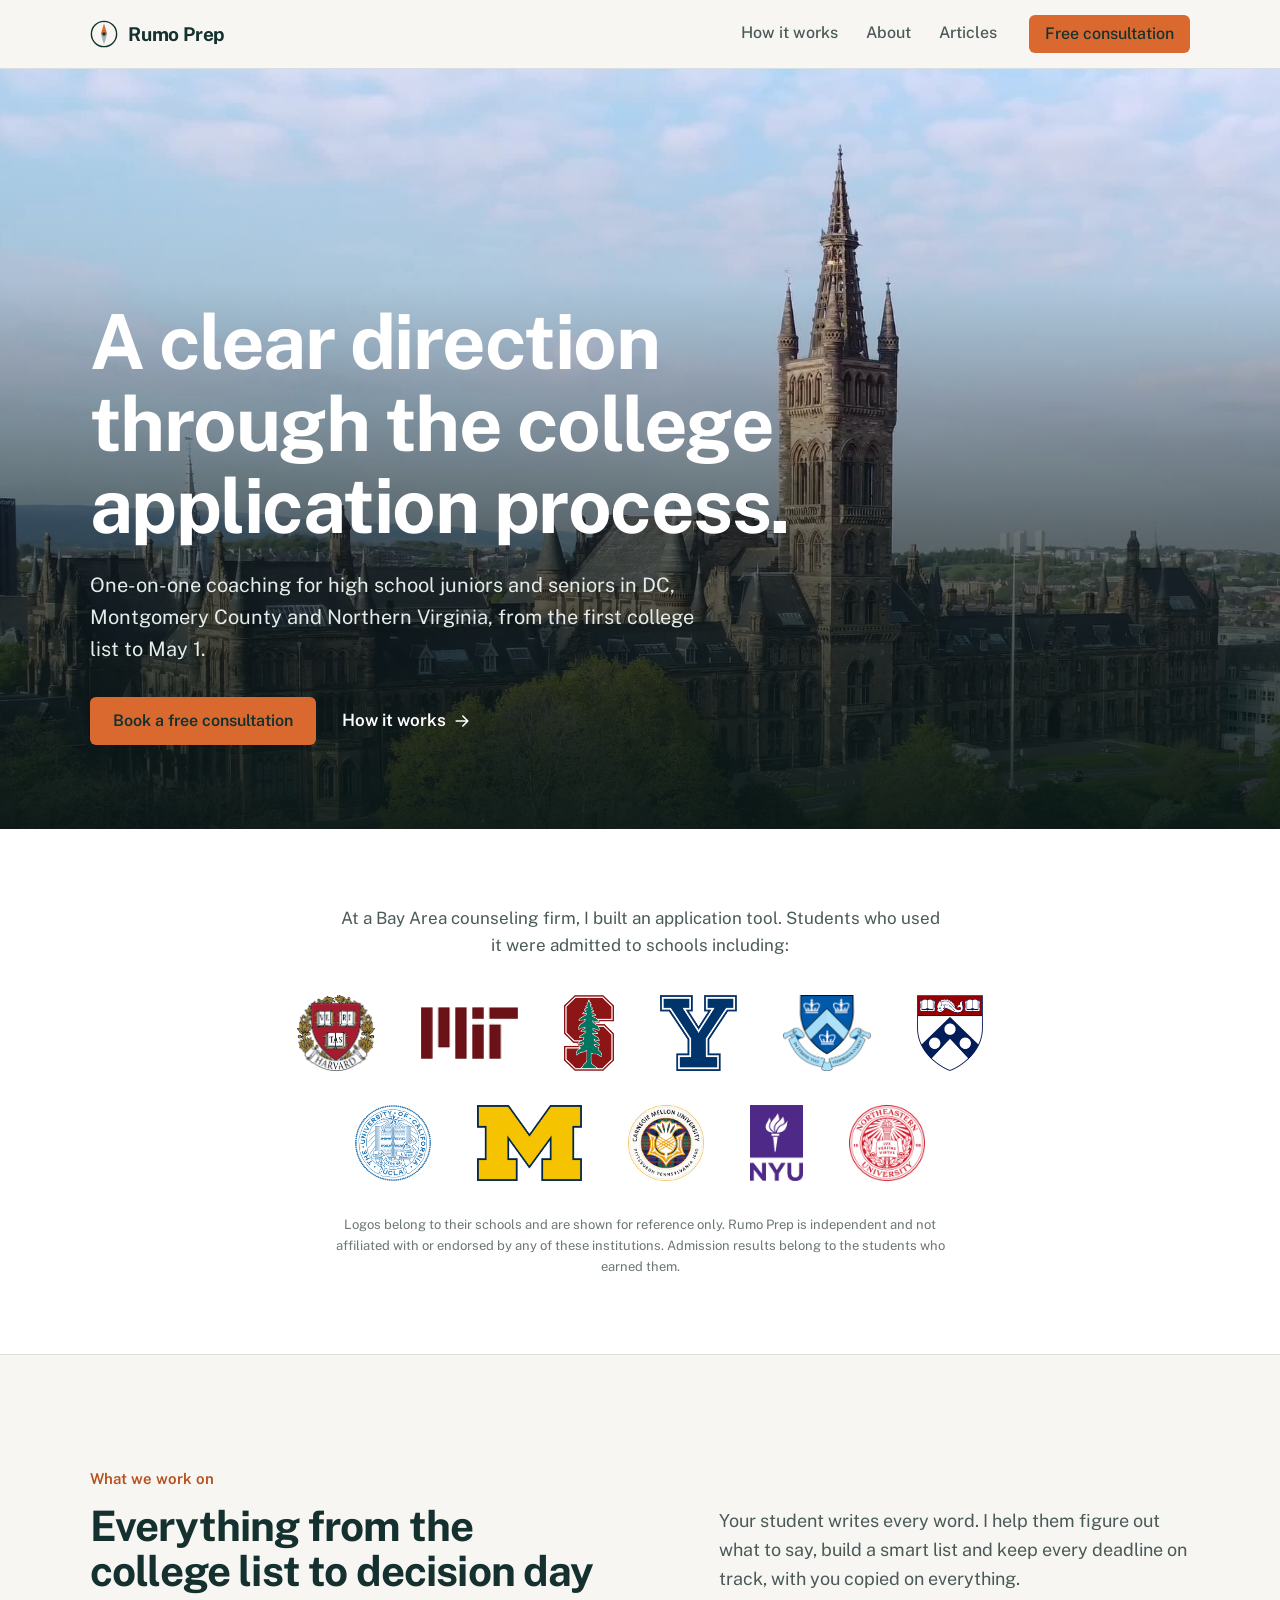
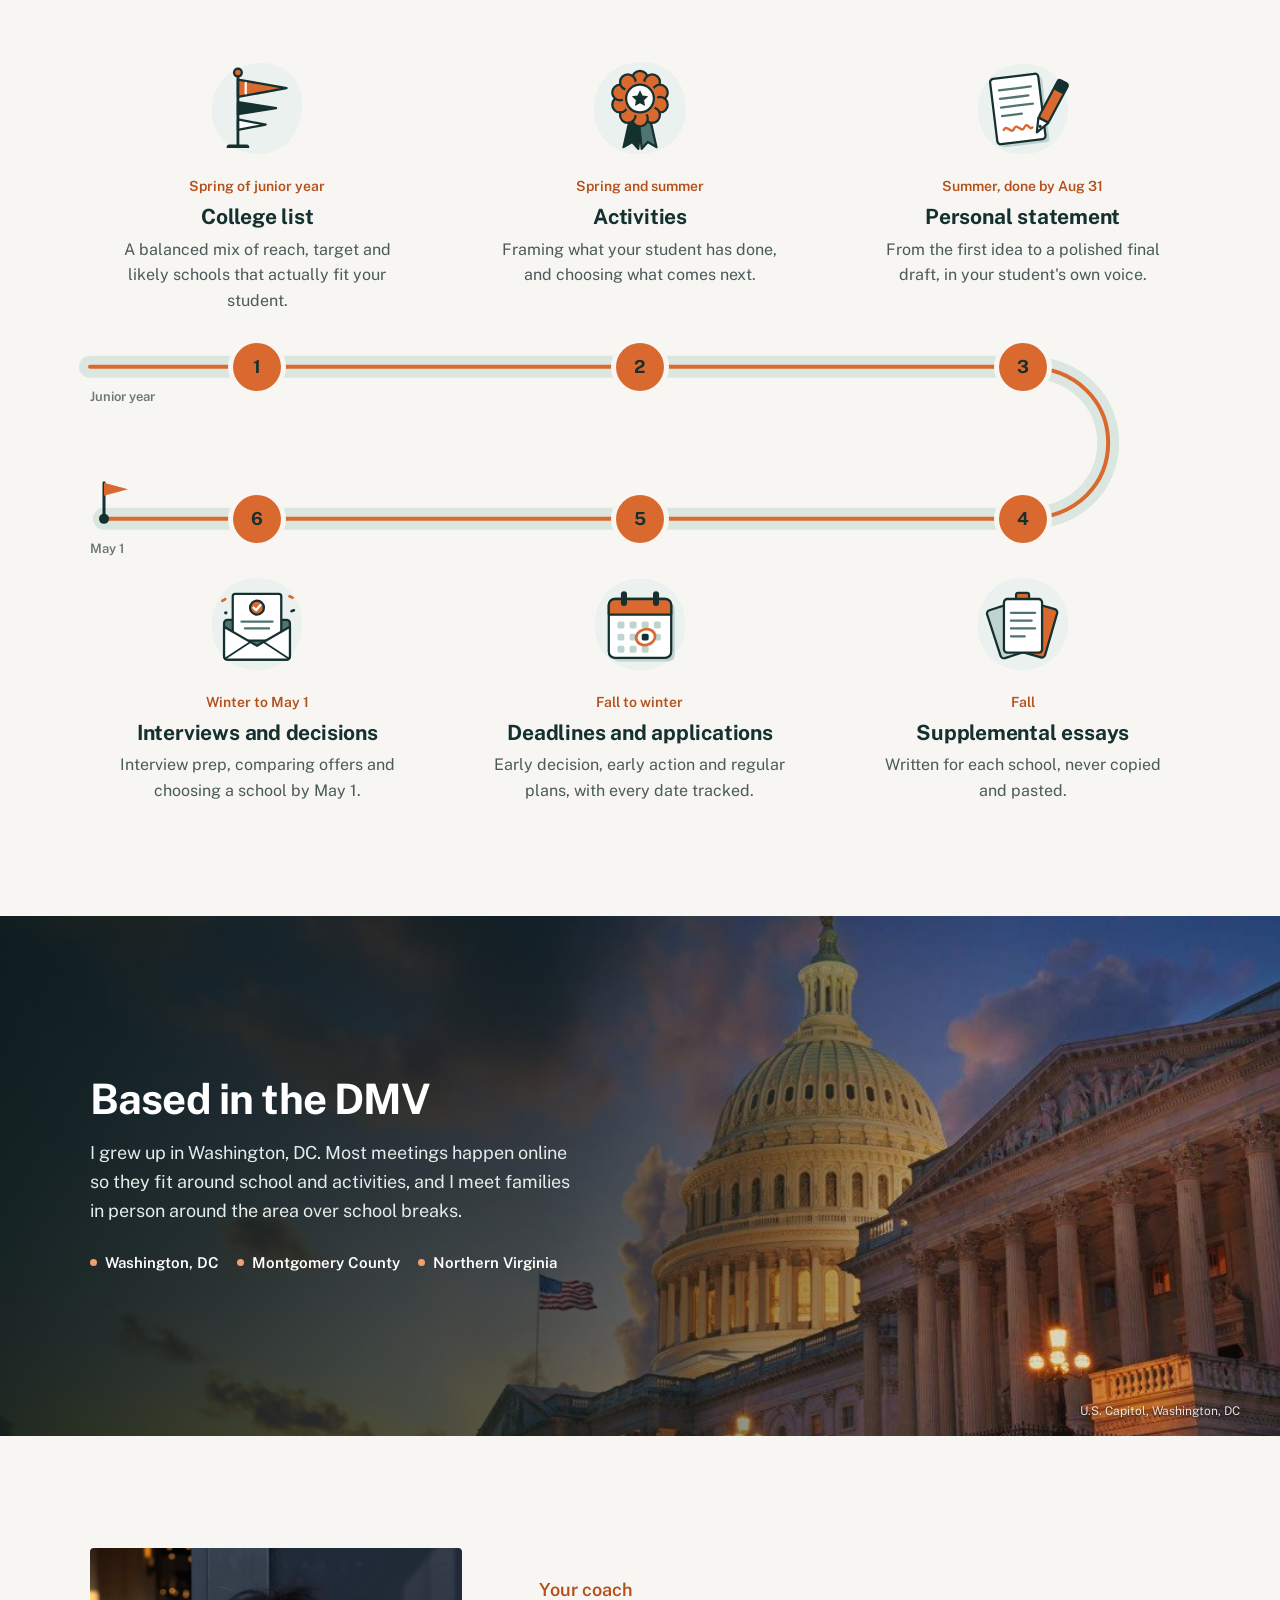
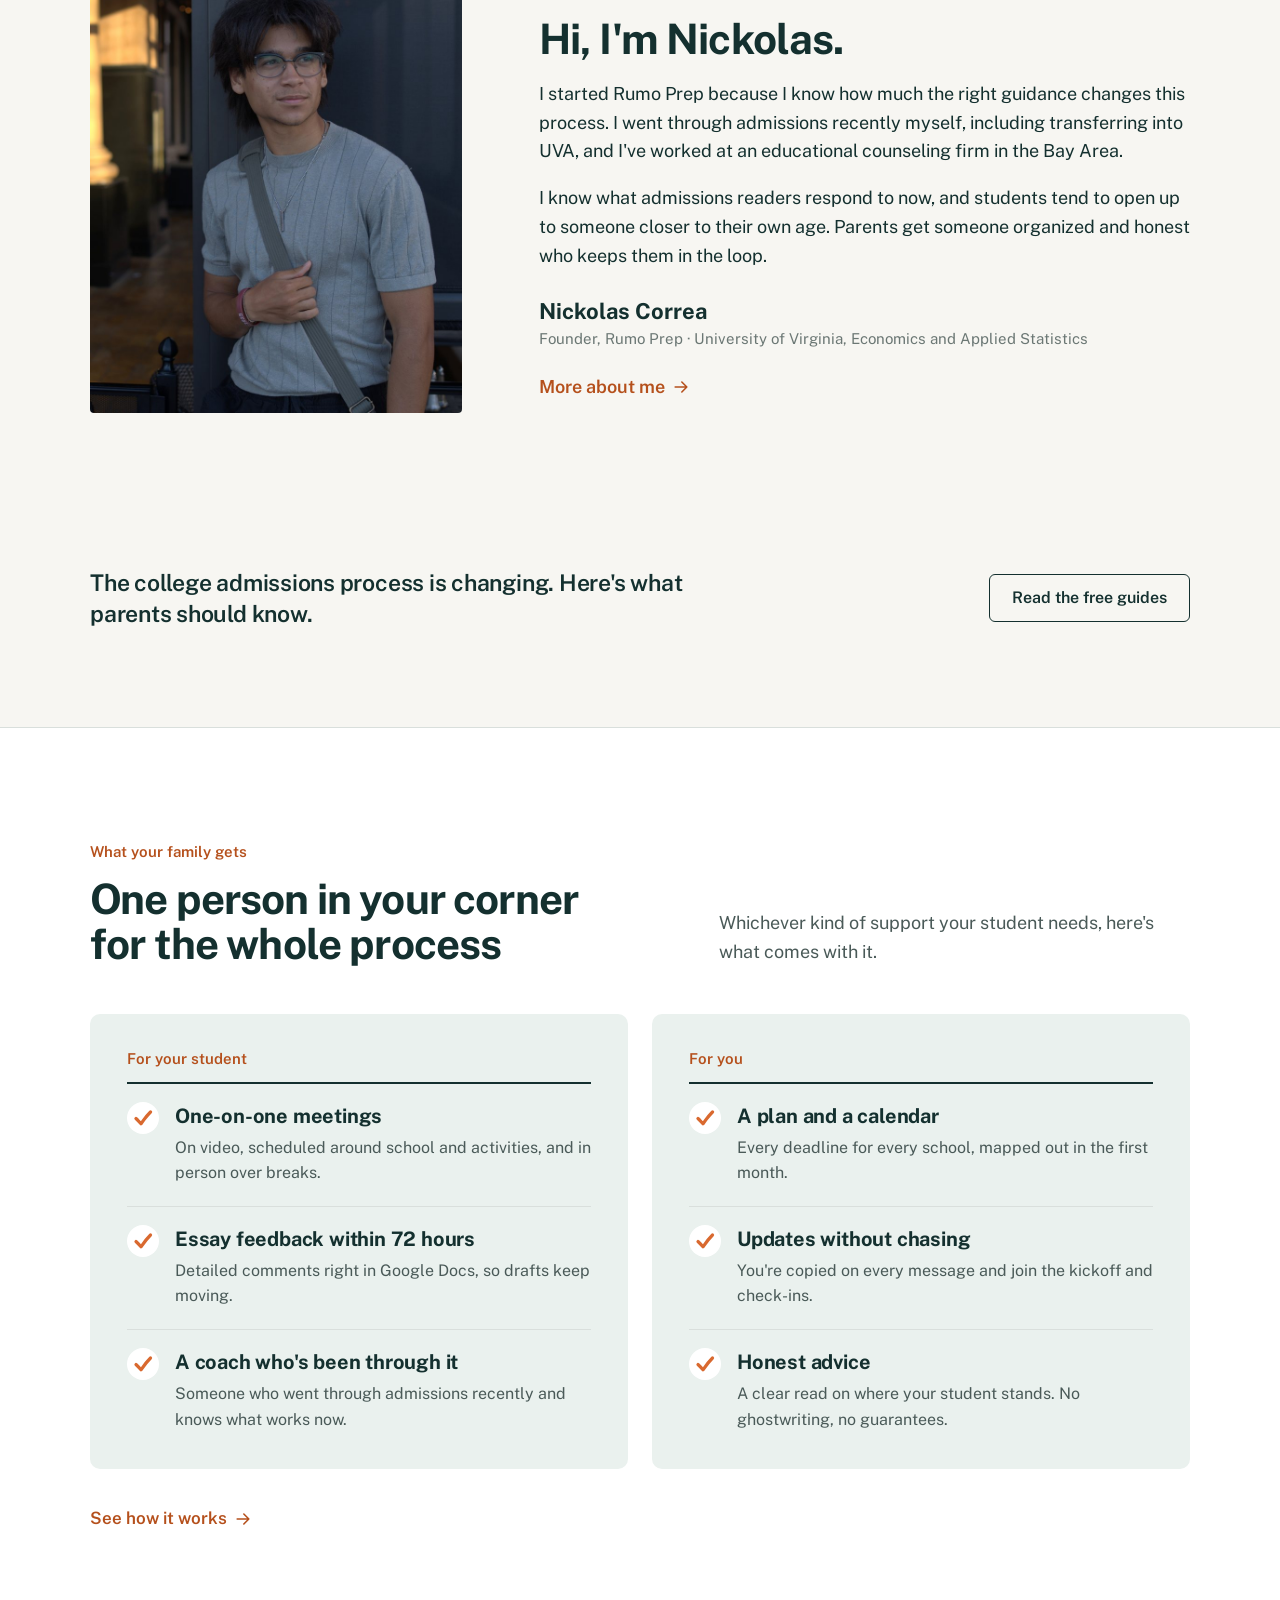
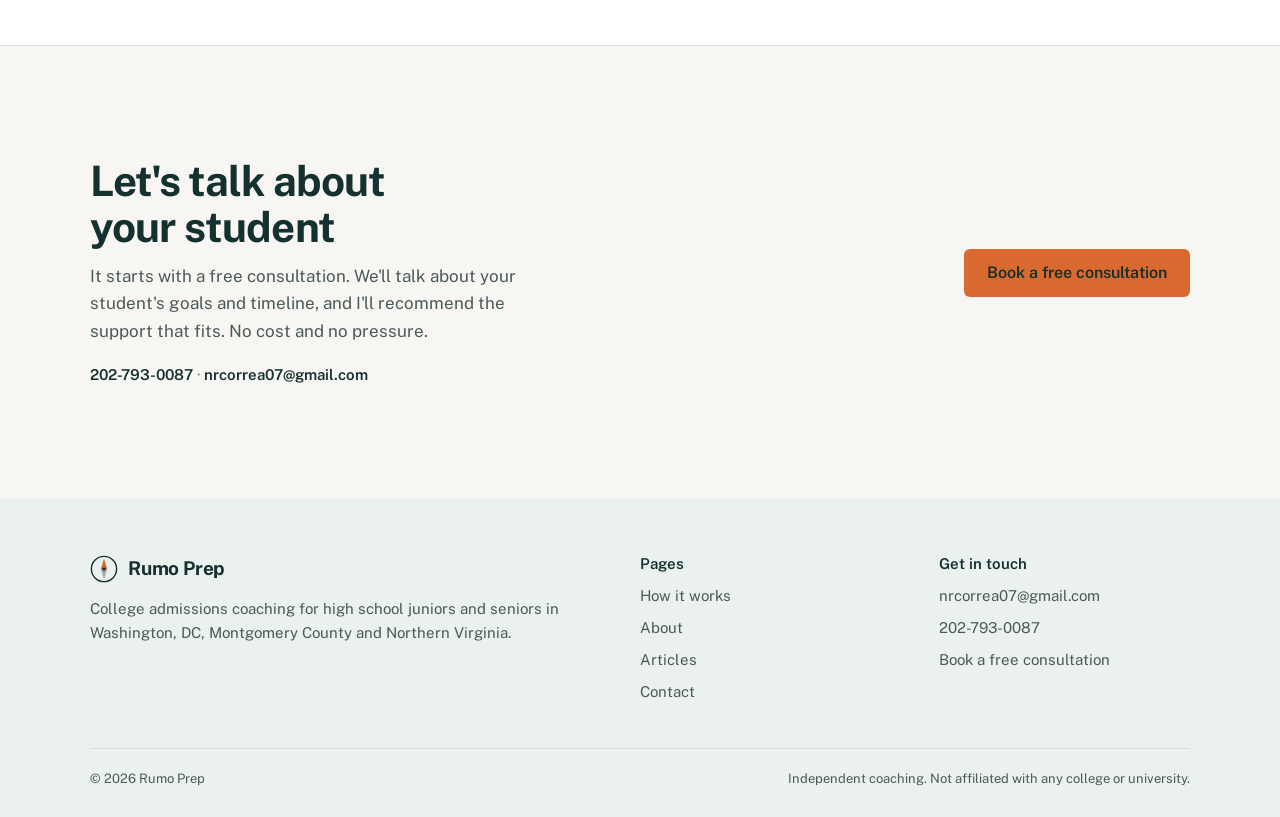
==== commit 773f7a30: "Home page hero: looping drone video in place of the UVA photo Co-Authored-By: Claude Opus 5.5 <norep" ====
--- a/index.html
+++ b/index.html
@@ -15,7 +15,7 @@
 <link rel="preconnect" href="https://fonts.gstatic.com" crossorigin>
 <link rel="stylesheet" href="https://fonts.googleapis.com/css2?family=Public+Sans:ital,wght@0,400..800;1,400..700&display=swap">
 <link rel="stylesheet" href="style.css?v=9">
-<script src="main.js?v=2" defer></script>
+<script src="main.js?v=3" defer></script>
 <style>
 /* "What your family gets" on white. The two panels are sage so the
    section doesn't merge into the off-white "Let's talk" section below
@@ -32,6 +32,10 @@
 :root[data-theme="dark"] .sec.gets-light{background:#17362B;border-top-color:transparent}
 :root[data-theme="dark"] .gets-light .gets-col{background:#0F2321}
 :root[data-theme="dark"] .gets-light .chk circle{fill:#17362B}
+/* Hero background video (drone footage). The poster image shows while it loads,
+   when autoplay is blocked, and for visitors who turn on "reduce motion".
+   object-position (85%) keeps the tower in view on phones, where only the middle-right of the frame shows. */
+.hero-photo>video{position:absolute;inset:0;width:100%;height:100%;object-fit:cover;object-position:85% 50%}
 </style>
 </head>
 <body>
@@ -54,9 +58,23 @@
 </header>
 
 <main id="main">
-  <!-- HERO PHOTO -->
+  <!-- HERO VIDEO: silent drone footage of a university campus (Pexels, free to use), looping.
+       Phones get the 720p file, larger screens the 1080p file.
+       To go back to the UVA photo, replace the <video> and <script> below with:
+       <img src="images/uva-rotunda-sunset.jpg" alt="The Rotunda and the Lawn at the University of Virginia at sunset, with the Blue Ridge Mountains behind" width="1790" height="1065" fetchpriority="high">
+       and add back <span class="caption">The Rotunda, University of Virginia</span> at the end of this section. -->
   <section class="hero-photo">
-    <img src="images/uva-rotunda-sunset.jpg" alt="The Rotunda and the Lawn at the University of Virginia at sunset, with the Blue Ridge Mountains behind" width="1790" height="1065" fetchpriority="high">
+    <video class="hero-video" autoplay muted loop playsinline preload="auto" poster="images/hero-campus-poster.jpg" aria-hidden="true">
+      <source src="videos/hero-campus-720.mp4" type="video/mp4" media="(max-width: 760px)">
+      <source src="videos/hero-campus-1080.mp4" type="video/mp4">
+    </video>
+    <script>
+      // Respect "reduce motion": keep the still poster frame instead of playing the video.
+      (function () {
+        var v = document.querySelector(".hero-video");
+        if (v && window.matchMedia && matchMedia("(prefers-reduced-motion: reduce)").matches) { v.removeAttribute("autoplay"); v.pause(); }
+      })();
+    </script>
     <div class="wrap">
       <h1>A clear direction through the college application process.</h1>
       <p class="lead">One-on-one coaching for high school juniors and seniors in DC, Montgomery County and Northern Virginia, from the first college list to May 1.</p>
@@ -65,7 +83,6 @@
         <a class="more" href="how-it-works.html">How it works <svg class="icon"><use href="#i-arrow"/></svg></a>
       </div>
     </div>
-    <span class="caption">The Rotunda, University of Virginia</span>
   </section>
 
   <!-- SCHOOL LOGOS -->
